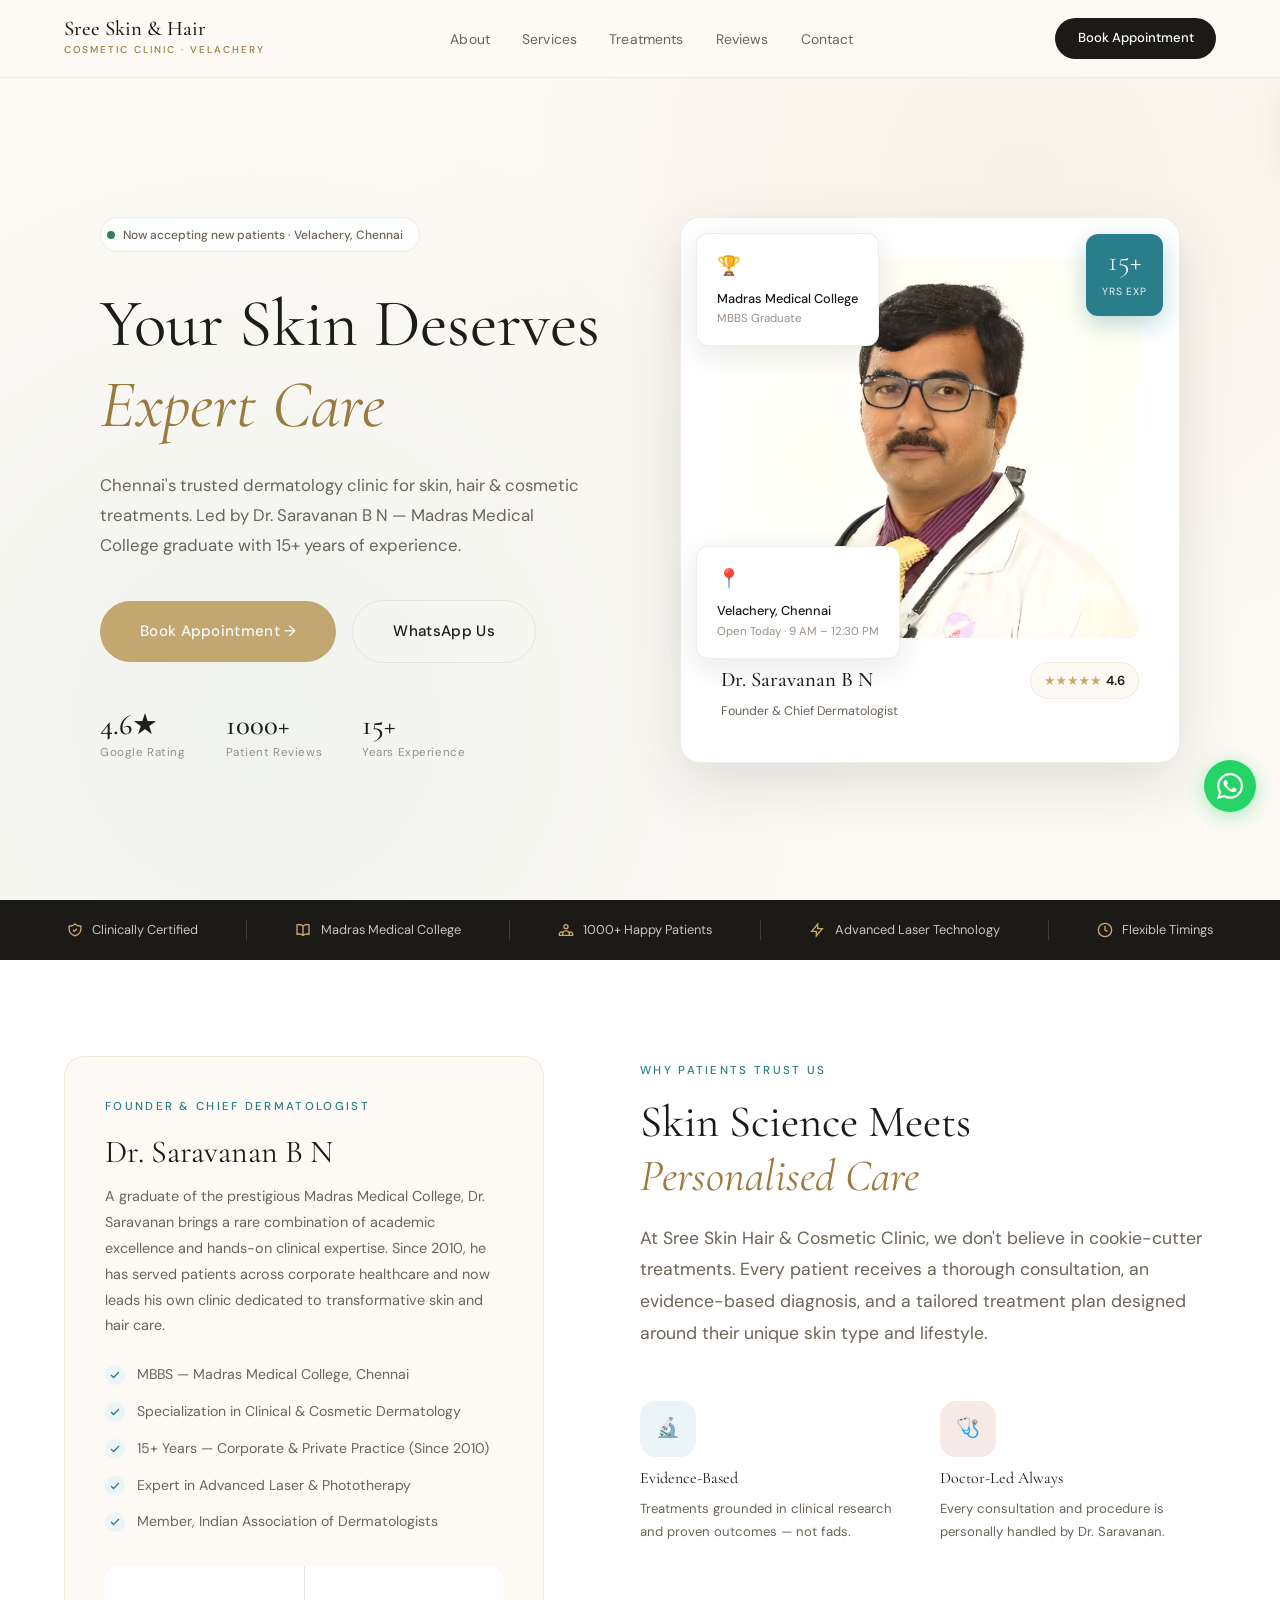
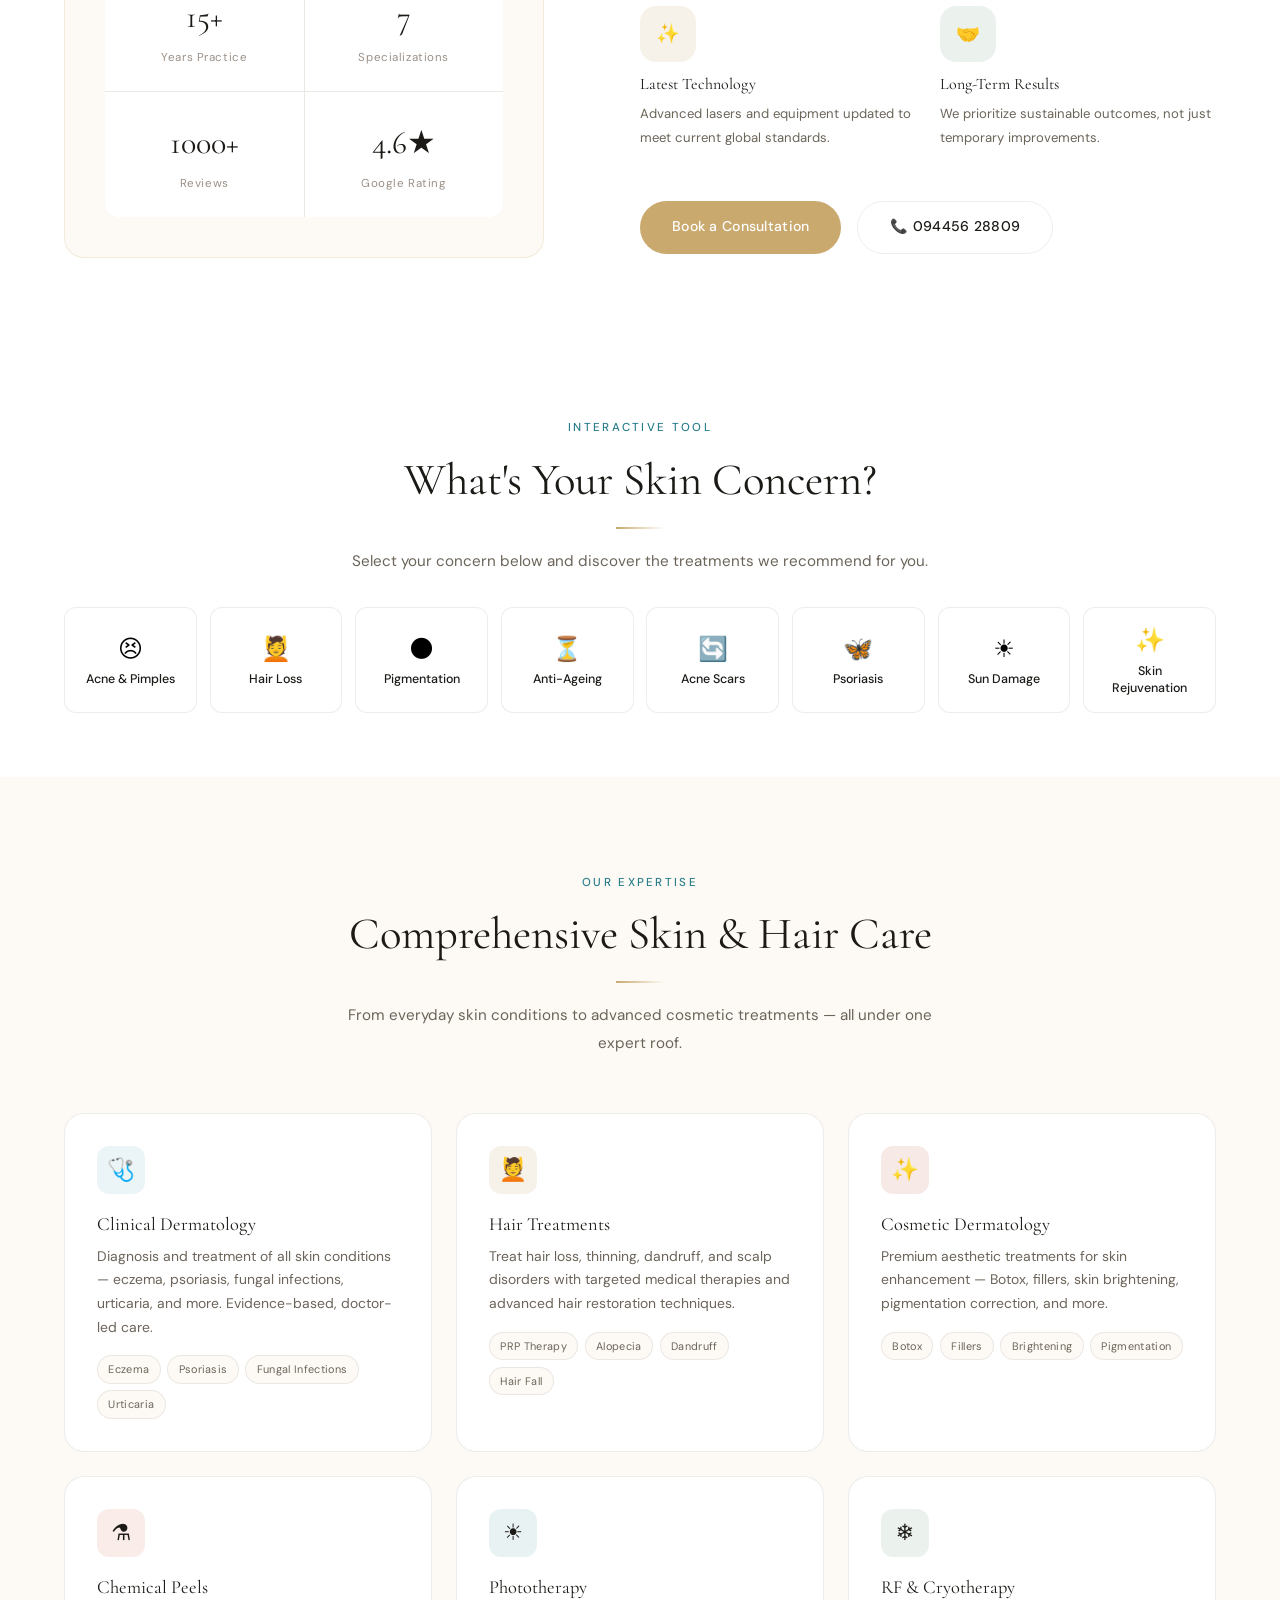
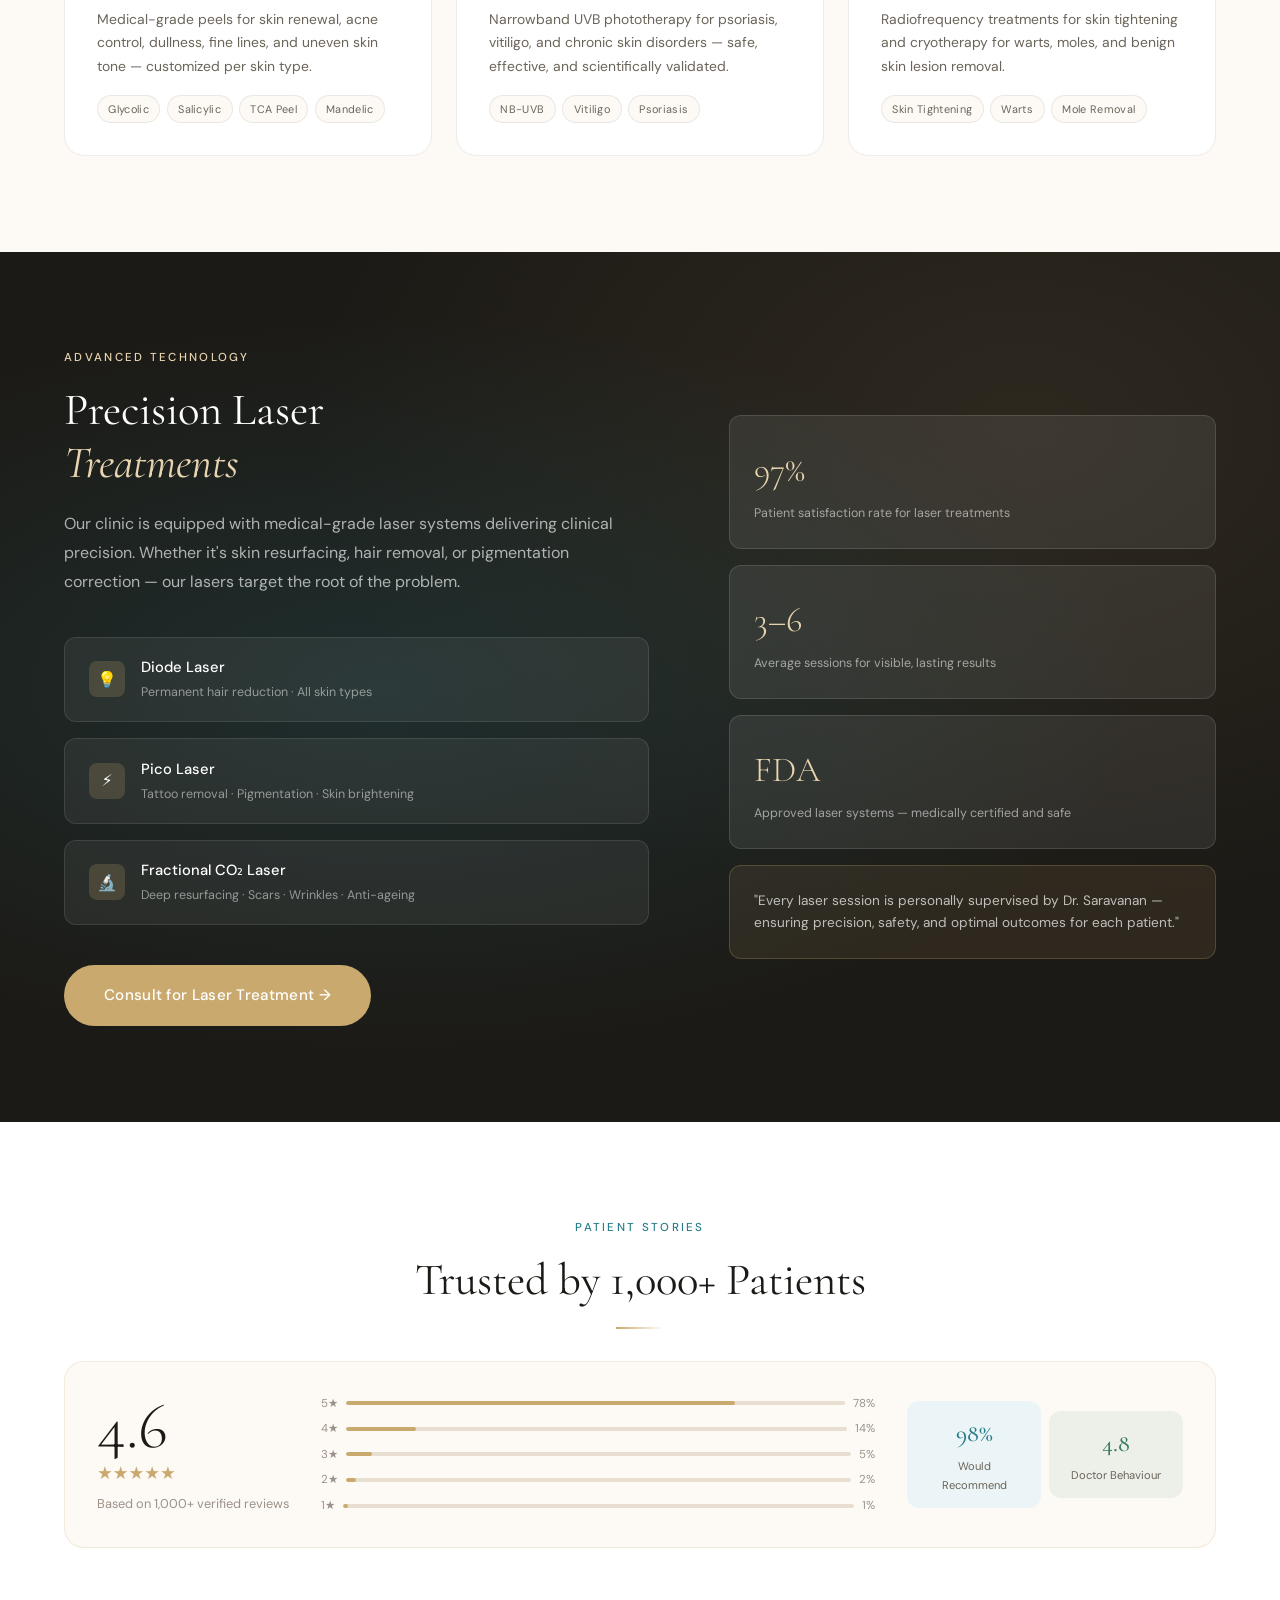
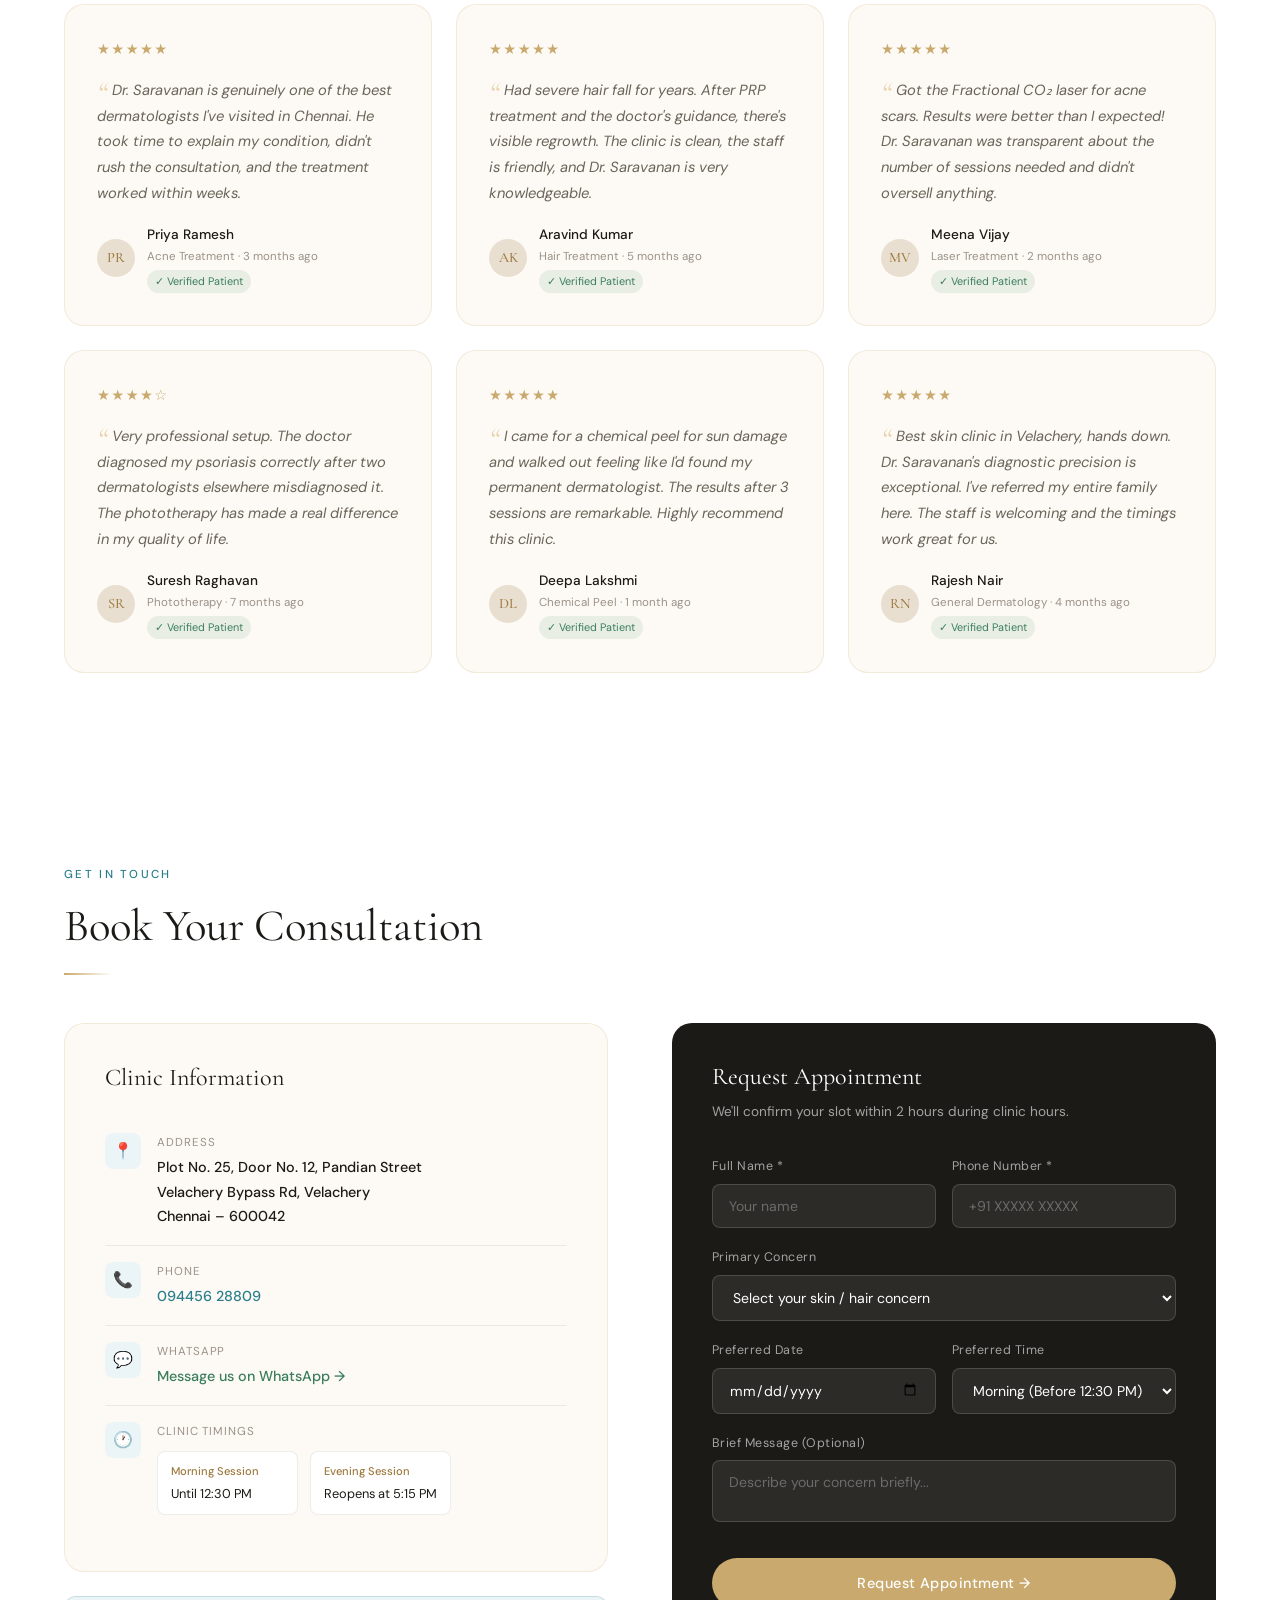
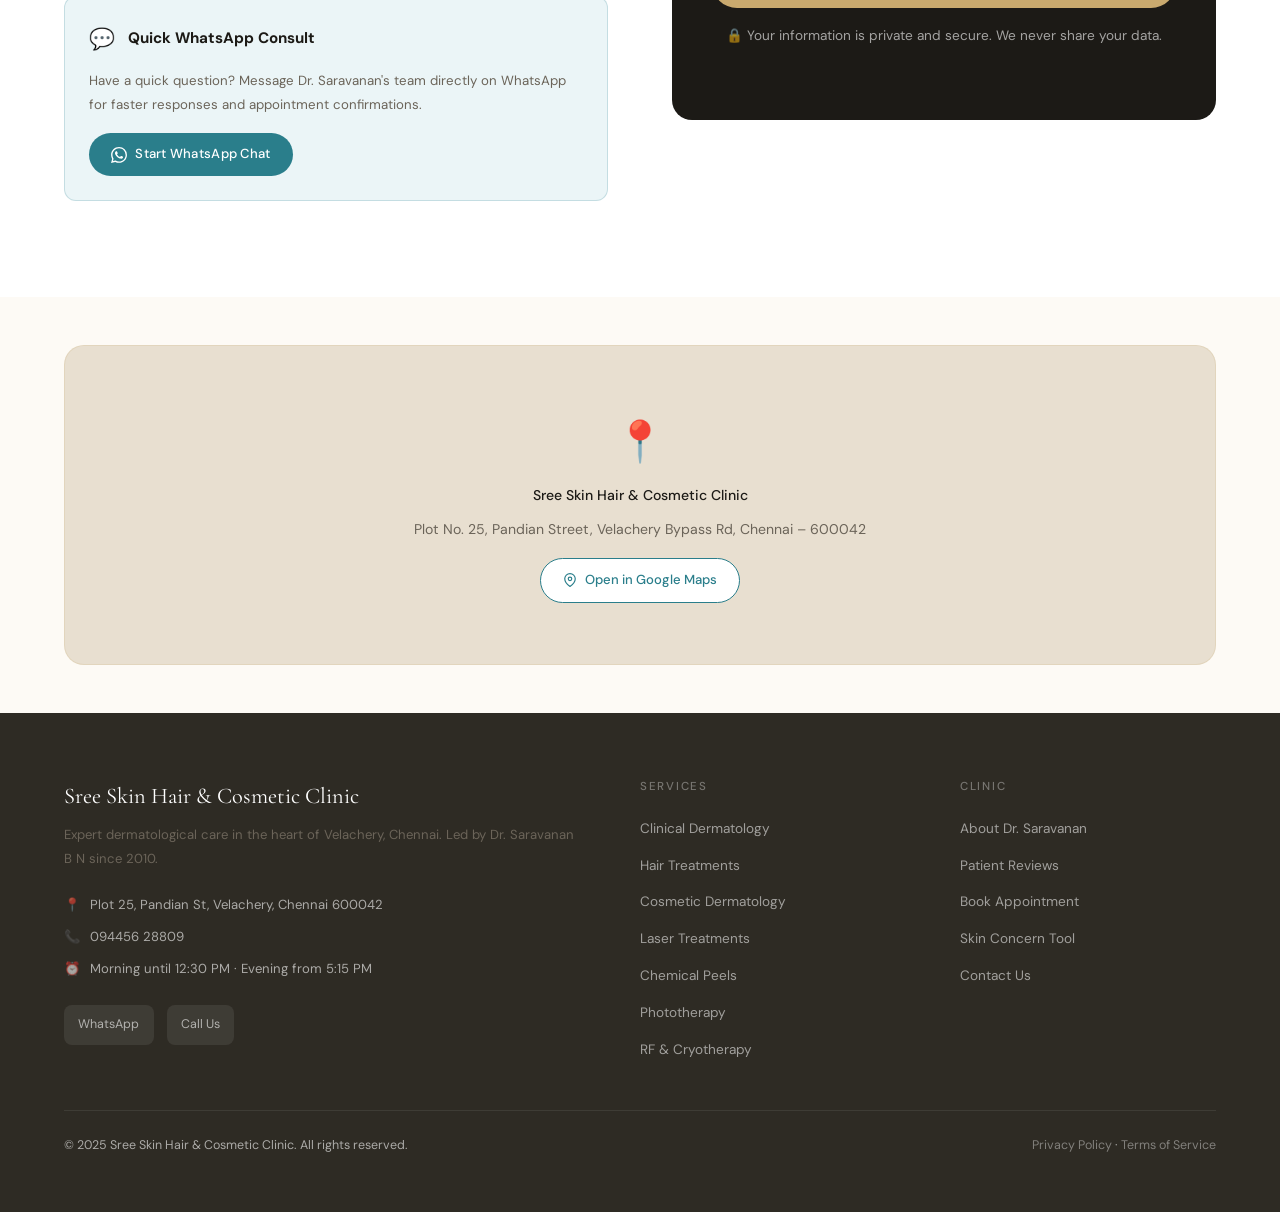
==== sree_skin_clinic.html @ a3b0a965 "Initial commit: Sree Skin Clinic website with doctor photo integration" ====
<!DOCTYPE html>
<html lang="en">
<head>
<meta charset="UTF-8">
<meta name="viewport" content="width=device-width, initial-scale=1.0">
<meta name="description" content="Sree Skin Hair & Cosmetic Clinic - Dr. Saravanan B N, Expert Dermatologist in Velachery, Chennai. Laser treatments, hair solutions, cosmetic dermatology. Book your appointment today.">
<meta name="keywords" content="dermatologist Chennai, skin clinic Velachery, hair treatment Chennai, laser skin treatment, cosmetic dermatology Chennai, Dr Saravanan dermatologist">
<title>Sree Skin Hair & Cosmetic Clinic | Dr. Saravanan B N | Velachery, Chennai</title>
<link rel="preconnect" href="https://fonts.googleapis.com">
<link href="https://fonts.googleapis.com/css2?family=Cormorant+Garamond:ital,wght@0,300;0,400;0,500;0,600;1,300;1,400&family=DM+Sans:wght@300;400;500;600&display=swap" rel="stylesheet">
<style>
  :root {
    --cream: #FDFAF5;
    --cream-2: #F5EFE6;
    --warm-white: #FFFEF9;
    --sand: #E8DFD0;
    --gold: #C9A96E;
    --gold-light: #E8D5B0;
    --gold-dark: #9E7A3F;
    --deep: #1C1A16;
    --deep-2: #2E2B24;
    --mid: #6B6459;
    --soft: #9B9188;
    --blue-teal: #2A7E8B;
    --blue-teal-light: #EBF5F7;
    --blue-teal-mid: #4AA8B8;
    --accent: #D4806A;
    --accent-light: #F7EAE6;
    --success: #3A7D5C;
    --border: rgba(201,169,110,0.2);
    --border-subtle: rgba(28,26,22,0.08);
    --shadow-sm: 0 2px 12px rgba(28,26,22,0.06);
    --shadow-md: 0 8px 32px rgba(28,26,22,0.1);
    --shadow-lg: 0 20px 60px rgba(28,26,22,0.12);
    --r: 12px;
    --r-lg: 20px;
    --serif: 'Cormorant Garamond', Georgia, serif;
    --sans: 'DM Sans', system-ui, sans-serif;
    --transition: 0.3s cubic-bezier(0.4, 0, 0.2, 1);
  }

  *, *::before, *::after { box-sizing: border-box; margin: 0; padding: 0; }
  html { scroll-behavior: smooth; }
  body { 
    font-family: var(--sans); 
    background: var(--warm-white); 
    color: var(--deep); 
    line-height: 1.7;
    overflow-x: hidden;
  }

  /* ── TYPOGRAPHY ── */
  .serif { font-family: var(--serif); }
  h1, h2, h3 { font-family: var(--serif); font-weight: 400; line-height: 1.2; }
  h1 { font-size: clamp(2.4rem, 6vw, 4.2rem); }
  h2 { font-size: clamp(1.8rem, 4vw, 2.8rem); }
  h3 { font-size: clamp(1.2rem, 2.5vw, 1.5rem); }
  p { font-size: 1rem; color: var(--mid); line-height: 1.8; }
  .label { font-size: 0.7rem; letter-spacing: 0.18em; text-transform: uppercase; font-weight: 600; color: var(--gold-dark); font-family: var(--sans); }
  .eyebrow { font-size: 0.72rem; letter-spacing: 0.2em; text-transform: uppercase; font-weight: 500; color: var(--blue-teal); margin-bottom: 1rem; display: block; }

  /* ── LAYOUT ── */
  .container { max-width: 1200px; margin: 0 auto; padding: 0 1.5rem; }
  .section { padding: 6rem 0; }
  .section-sm { padding: 4rem 0; }
  .grid-2 { display: grid; grid-template-columns: 1fr 1fr; gap: 4rem; align-items: center; }
  .grid-3 { display: grid; grid-template-columns: repeat(3, 1fr); gap: 1.5rem; }
  .grid-4 { display: grid; grid-template-columns: repeat(4, 1fr); gap: 1.5rem; }

  /* ── BUTTONS ── */
  .btn { display: inline-flex; align-items: center; gap: 0.5rem; padding: 0.85rem 2rem; border-radius: 50px; font-family: var(--sans); font-size: 0.88rem; font-weight: 500; cursor: pointer; transition: var(--transition); border: none; text-decoration: none; letter-spacing: 0.02em; }
  .btn-primary { background: var(--deep); color: white; }
  .btn-primary:hover { background: var(--deep-2); transform: translateY(-1px); box-shadow: var(--shadow-md); }
  .btn-gold { background: var(--gold); color: white; }
  .btn-gold:hover { background: var(--gold-dark); transform: translateY(-1px); box-shadow: 0 8px 24px rgba(201,169,110,0.35); }
  .btn-outline { background: transparent; color: var(--deep); border: 1.5px solid var(--border-subtle); }
  .btn-outline:hover { border-color: var(--gold); color: var(--gold-dark); background: rgba(201,169,110,0.05); }
  .btn-teal { background: var(--blue-teal); color: white; }
  .btn-teal:hover { background: #236e7a; transform: translateY(-1px); box-shadow: 0 8px 24px rgba(42,126,139,0.3); }
  .btn-lg { padding: 1.1rem 2.5rem; font-size: 0.95rem; }

  /* ── NAV ── */
  nav {
    position: fixed; top: 0; width: 100%; z-index: 1000;
    background: rgba(253,250,245,0.92);
    backdrop-filter: blur(20px);
    -webkit-backdrop-filter: blur(20px);
    border-bottom: 1px solid var(--border);
    transition: var(--transition);
  }
  nav.scrolled { box-shadow: var(--shadow-sm); }
  .nav-inner { display: flex; align-items: center; justify-content: space-between; padding: 1.1rem 1.5rem; max-width: 1200px; margin: 0 auto; }
  .nav-logo { display: flex; flex-direction: column; text-decoration: none; }
  .nav-logo-name { font-family: var(--serif); font-size: 1.3rem; font-weight: 500; color: var(--deep); line-height: 1.1; }
  .nav-logo-sub { font-size: 0.62rem; letter-spacing: 0.2em; text-transform: uppercase; color: var(--gold-dark); margin-top: 2px; font-weight: 500; }
  .nav-links { display: flex; align-items: center; gap: 2rem; list-style: none; }
  .nav-links a { text-decoration: none; color: var(--mid); font-size: 0.87rem; font-weight: 400; transition: color 0.2s; letter-spacing: 0.01em; }
  .nav-links a:hover { color: var(--deep); }
  .nav-cta { margin-left: 1rem; }
  .nav-book { background: var(--deep); color: white; padding: 0.6rem 1.4rem; border-radius: 50px; font-size: 0.82rem; font-weight: 500; text-decoration: none; transition: var(--transition); display: inline-block; }
  .nav-book:hover { background: var(--blue-teal); }
  .hamburger { display: none; flex-direction: column; gap: 5px; cursor: pointer; background: none; border: none; padding: 4px; }
  .hamburger span { display: block; width: 22px; height: 1.5px; background: var(--deep); border-radius: 2px; transition: var(--transition); }
  .mobile-menu { display: none; background: var(--cream); border-top: 1px solid var(--border); padding: 1.5rem; flex-direction: column; gap: 1rem; }
  .mobile-menu a { text-decoration: none; color: var(--deep); font-size: 0.95rem; padding: 0.5rem 0; border-bottom: 1px solid var(--border-subtle); display: block; }
  .mobile-menu .btn { margin-top: 0.5rem; text-align: center; justify-content: center; }

  /* ── HERO ── */
  .hero {
    min-height: 100vh;
    display: flex;
    align-items: center;
    background: var(--cream);
    position: relative;
    overflow: hidden;
    padding-top: 80px;
  }
  .hero-bg-pattern {
    position: absolute; inset: 0;
    background-image: 
      radial-gradient(circle at 80% 20%, rgba(201,169,110,0.08) 0%, transparent 50%),
      radial-gradient(circle at 20% 80%, rgba(42,126,139,0.06) 0%, transparent 50%);
    pointer-events: none;
  }
  .hero-grid { display: grid; grid-template-columns: 1fr 1fr; gap: 5rem; align-items: center; padding: 4rem 0; }
  .hero-badge { display: inline-flex; align-items: center; gap: 0.5rem; background: white; border: 1px solid var(--border); border-radius: 50px; padding: 0.4rem 1rem 0.4rem 0.4rem; margin-bottom: 2rem; }
  .hero-badge-dot { width: 8px; height: 8px; background: var(--success); border-radius: 50%; animation: pulse 2s infinite; }
  @keyframes pulse { 0%, 100% { opacity: 1; transform: scale(1); } 50% { opacity: 0.6; transform: scale(0.85); } }
  .hero-badge span { font-size: 0.75rem; font-weight: 500; color: var(--mid); }
  .hero-title { margin-bottom: 1.5rem; color: var(--deep); }
  .hero-title em { font-style: italic; color: var(--gold-dark); }
  .hero-sub { font-size: 1.05rem; margin-bottom: 2.5rem; color: var(--mid); max-width: 480px; }
  .hero-actions { display: flex; align-items: center; gap: 1rem; flex-wrap: wrap; margin-bottom: 3rem; }
  .hero-stats { display: flex; gap: 2.5rem; }
  .hero-stat-num { font-family: var(--serif); font-size: 1.8rem; font-weight: 500; color: var(--deep); line-height: 1; display: block; }
  .hero-stat-label { font-size: 0.72rem; color: var(--soft); margin-top: 3px; display: block; letter-spacing: 0.05em; }
  .hero-visual {
    position: relative;
    display: flex;
    justify-content: center;
    width: min(100%, 560px);
    margin: 0 auto;
  }
  .hero-card-main {
    background: white;
    border-radius: var(--r-lg);
    padding: 2.5rem;
    box-shadow: var(--shadow-lg);
    border: 1px solid var(--border-subtle);
    position: relative;
    width: min(100%, 520px);
    margin: 0 auto;
    z-index: 2;
  }
  .doctor-avatar-placeholder {
    width: 100%; aspect-ratio: 3/4; max-height: 380px;
    background: linear-gradient(145deg, var(--cream-2) 0%, var(--sand) 100%);
    border-radius: var(--r);
    display: flex;
    align-items: flex-end;
    justify-content: center;
    overflow: hidden;
    margin-bottom: 1.5rem;
    position: relative;
  }
  .doctor-silhouette {
    width: 100%;
    height: 100%;
    object-fit: cover;
    object-position: center top;
    display: block;
  }
  .doctor-silhouette-fallback {
    width: 70%;
    position: absolute;
    bottom: 0;
    display: none;
  }
  .doctor-avatar-placeholder.fallback-active .doctor-silhouette {
    display: none;
  }
  .doctor-avatar-placeholder.fallback-active .doctor-silhouette-fallback {
    display: block;
  }
  .doctor-info-row { display: flex; justify-content: space-between; align-items: flex-start; }
  .doctor-name-block .name { font-family: var(--serif); font-size: 1.3rem; font-weight: 500; color: var(--deep); }
  .doctor-name-block .title { font-size: 0.78rem; color: var(--mid); margin-top: 3px; }
  .rating-pill { background: var(--cream); border: 1px solid var(--border); border-radius: 50px; padding: 0.4rem 0.8rem; display: flex; align-items: center; gap: 0.3rem; }
  .rating-pill .stars { color: var(--gold); font-size: 0.8rem; }
  .rating-pill .score { font-weight: 600; font-size: 0.82rem; color: var(--deep); }
  .hero-float-card {
    position: absolute;
    background: white;
    border-radius: var(--r);
    padding: 1rem 1.25rem;
    box-shadow: var(--shadow-md);
    border: 1px solid var(--border-subtle);
    font-size: 0.8rem;
    z-index: 3;
  }
  .hero-float-1 { top: 1rem; left: 1rem; }
  .hero-float-2 { bottom: 6.5rem; left: 1rem; }
  .float-icon { font-size: 1.2rem; margin-bottom: 0.3rem; }
  .float-label { font-weight: 500; color: var(--deep); font-size: 0.8rem; }
  .float-sub { color: var(--soft); font-size: 0.72rem; }
  .experience-badge {
    position: absolute;
    top: 1rem; right: 1rem;
    background: var(--blue-teal);
    color: white;
    padding: 0.8rem 1rem;
    border-radius: var(--r);
    text-align: center;
    box-shadow: 0 8px 24px rgba(42,126,139,0.3);
    z-index: 4;
  }
  .experience-badge .num { font-family: var(--serif); font-size: 1.8rem; font-weight: 300; line-height: 1; display: block; }
  .experience-badge .txt { font-size: 0.65rem; letter-spacing: 0.08em; opacity: 0.9; }

  /* ── TRUST BAR ── */
  .trust-bar { background: var(--deep); padding: 1.2rem 0; }
  .trust-inner { display: flex; align-items: center; justify-content: center; gap: 3rem; flex-wrap: wrap; }
  .trust-item { display: flex; align-items: center; gap: 0.6rem; color: rgba(255,255,255,0.75); font-size: 0.8rem; }
  .trust-item .icon { width: 16px; height: 16px; color: var(--gold); flex-shrink: 0; }
  .trust-divider { width: 1px; height: 20px; background: rgba(255,255,255,0.15); }

  /* ── ABOUT ── */
  .about-section { background: white; }
  .about-grid { display: grid; grid-template-columns: 1fr 1.2fr; gap: 6rem; align-items: center; }
  .about-visual { position: relative; }
  .about-card {
    background: var(--cream);
    border-radius: var(--r-lg);
    padding: 2.5rem;
    border: 1px solid var(--border);
  }
  .credential-list { list-style: none; margin-top: 1.5rem; display: flex; flex-direction: column; gap: 0.8rem; }
  .credential-list li { display: flex; align-items: flex-start; gap: 0.75rem; font-size: 0.88rem; color: var(--mid); }
  .cred-icon { width: 20px; height: 20px; background: var(--blue-teal-light); border-radius: 50%; display: flex; align-items: center; justify-content: center; flex-shrink: 0; margin-top: 2px; }
  .stat-grid { display: grid; grid-template-columns: 1fr 1fr; gap: 1px; background: var(--border-subtle); border-radius: var(--r); overflow: hidden; margin-top: 2rem; }
  .stat-box { background: white; padding: 1.5rem; text-align: center; }
  .stat-box .num { font-family: var(--serif); font-size: 2rem; font-weight: 400; color: var(--deep); display: block; }
  .stat-box .lbl { font-size: 0.72rem; color: var(--soft); letter-spacing: 0.05em; margin-top: 3px; display: block; }
  .about-content .subtitle { font-size: 1.1rem; color: var(--mid); margin: 1.2rem 0 2rem; line-height: 1.8; }

  /* ── SERVICES ── */
  .services-section { background: var(--cream); }
  .services-grid { display: grid; grid-template-columns: repeat(auto-fit, minmax(300px, 1fr)); gap: 1.5rem; margin-top: 3.5rem; }
  .service-card {
    background: white;
    border-radius: var(--r-lg);
    padding: 2rem;
    border: 1px solid var(--border-subtle);
    transition: var(--transition);
    cursor: default;
    position: relative;
    overflow: hidden;
  }
  .service-card::before {
    content: '';
    position: absolute;
    top: 0; left: 0; right: 0;
    height: 3px;
    background: linear-gradient(90deg, var(--gold), var(--blue-teal-mid));
    transform: scaleX(0);
    transform-origin: left;
    transition: transform 0.4s ease;
  }
  .service-card:hover { transform: translateY(-4px); box-shadow: var(--shadow-md); }
  .service-card:hover::before { transform: scaleX(1); }
  .service-icon { width: 48px; height: 48px; border-radius: var(--r); display: flex; align-items: center; justify-content: center; margin-bottom: 1.2rem; font-size: 1.4rem; }
  .service-card h3 { font-size: 1.15rem; margin-bottom: 0.6rem; color: var(--deep); }
  .service-card p { font-size: 0.87rem; line-height: 1.7; }
  .service-tags { display: flex; flex-wrap: wrap; gap: 0.4rem; margin-top: 1rem; }
  .tag { font-size: 0.68rem; background: var(--cream); color: var(--mid); padding: 0.25rem 0.65rem; border-radius: 50px; border: 1px solid var(--border-subtle); letter-spacing: 0.03em; }

  /* ── LASER / FEATURED ── */
  .laser-section { background: var(--deep); color: white; position: relative; overflow: hidden; }
  .laser-bg { position: absolute; inset: 0; background: radial-gradient(ellipse at 30% 50%, rgba(42,126,139,0.2) 0%, transparent 60%), radial-gradient(ellipse at 80% 20%, rgba(201,169,110,0.1) 0%, transparent 50%); pointer-events: none; }
  .laser-grid { display: grid; grid-template-columns: 1.2fr 1fr; gap: 5rem; align-items: center; position: relative; }
  .laser-content h2 { color: white; }
  .laser-content .eyebrow { color: var(--gold-light); }
  .laser-content p { color: rgba(255,255,255,0.65); margin: 1.2rem 0 2.5rem; font-size: 1rem; }
  .laser-items { display: flex; flex-direction: column; gap: 1rem; }
  .laser-item { display: flex; align-items: center; gap: 1rem; padding: 1.1rem 1.5rem; background: rgba(255,255,255,0.06); border-radius: var(--r); border: 1px solid rgba(255,255,255,0.1); transition: var(--transition); }
  .laser-item:hover { background: rgba(255,255,255,0.1); border-color: rgba(201,169,110,0.3); }
  .laser-item-icon { width: 36px; height: 36px; background: rgba(201,169,110,0.2); border-radius: 8px; display: flex; align-items: center; justify-content: center; font-size: 1rem; flex-shrink: 0; }
  .laser-item-text .name { font-size: 0.92rem; font-weight: 500; color: white; }
  .laser-item-text .desc { font-size: 0.78rem; color: rgba(255,255,255,0.5); margin-top: 2px; }
  .laser-visual-cards { display: flex; flex-direction: column; gap: 1rem; }
  .laser-info-card { background: rgba(255,255,255,0.08); border: 1px solid rgba(255,255,255,0.12); border-radius: var(--r); padding: 1.5rem; }
  .laser-info-card .num { font-family: var(--serif); font-size: 2.2rem; font-weight: 300; color: var(--gold-light); }
  .laser-info-card .lbl { font-size: 0.78rem; color: rgba(255,255,255,0.55); margin-top: 3px; }

  /* ── TESTIMONIALS ── */
  .testimonials-section { background: white; }
  .testimonials-grid { display: grid; grid-template-columns: repeat(auto-fit, minmax(280px, 1fr)); gap: 1.5rem; margin-top: 3.5rem; }
  .testimonial-card {
    background: var(--cream);
    border-radius: var(--r-lg);
    padding: 2rem;
    border: 1px solid var(--border);
    transition: var(--transition);
    display: flex;
    flex-direction: column;
    gap: 1rem;
  }
  .testimonial-card:hover { transform: translateY(-3px); box-shadow: var(--shadow-md); }
  .t-stars { color: var(--gold); font-size: 0.9rem; letter-spacing: 0.1em; }
  .t-text { font-size: 0.92rem; color: var(--mid); line-height: 1.75; font-style: italic; flex: 1; }
  .t-text::before { content: '\201C'; font-family: var(--serif); font-size: 2rem; color: var(--gold-light); line-height: 0; vertical-align: -0.5rem; margin-right: 4px; }
  .t-author { display: flex; align-items: center; gap: 0.75rem; margin-top: auto; }
  .t-avatar { width: 38px; height: 38px; border-radius: 50%; background: var(--sand); display: flex; align-items: center; justify-content: center; font-family: var(--serif); font-weight: 500; color: var(--gold-dark); font-size: 0.9rem; flex-shrink: 0; }
  .t-name { font-weight: 500; font-size: 0.85rem; color: var(--deep); }
  .t-detail { font-size: 0.72rem; color: var(--soft); margin-top: 1px; }
  .t-verified { font-size: 0.68rem; color: var(--success); background: rgba(58,125,92,0.1); padding: 2px 8px; border-radius: 50px; display: inline-block; margin-top: 3px; }
  .overall-rating { display: flex; align-items: center; gap: 2rem; padding: 2rem; background: var(--cream); border-radius: var(--r-lg); border: 1px solid var(--border); margin-bottom: 2.5rem; }
  .rating-big { font-family: var(--serif); font-size: 4rem; font-weight: 300; color: var(--deep); line-height: 1; }
  .rating-detail .stars { color: var(--gold); font-size: 1.1rem; }
  .rating-detail .count { font-size: 0.8rem; color: var(--soft); margin-top: 4px; }
  .rating-bars { flex: 1; display: flex; flex-direction: column; gap: 6px; }
  .rating-bar-row { display: flex; align-items: center; gap: 8px; font-size: 0.72rem; color: var(--soft); }
  .bar-track { flex: 1; height: 4px; background: var(--sand); border-radius: 2px; overflow: hidden; }
  .bar-fill { height: 100%; background: var(--gold); border-radius: 2px; }

  /* ── WHY US ── */
  .why-section { background: var(--cream); }
  .why-grid { display: grid; grid-template-columns: repeat(auto-fit, minmax(220px, 1fr)); gap: 1.5rem; margin-top: 3rem; }
  .why-card { text-align: center; padding: 2rem 1.5rem; }
  .why-icon { width: 56px; height: 56px; margin: 0 auto 1.2rem; border-radius: 16px; display: flex; align-items: center; justify-content: center; font-size: 1.5rem; }
  .why-card h3 { font-size: 1.05rem; margin-bottom: 0.5rem; color: var(--deep); }
  .why-card p { font-size: 0.82rem; }

  /* ── CONTACT / BOOKING ── */
  .contact-section { background: white; }
  .contact-grid { display: grid; grid-template-columns: 1fr 1fr; gap: 4rem; align-items: start; }
  .contact-card { background: var(--cream); border-radius: var(--r-lg); padding: 2.5rem; border: 1px solid var(--border); }
  .contact-card h3 { font-size: 1.5rem; margin-bottom: 1.5rem; color: var(--deep); }
  .info-row { display: flex; align-items: flex-start; gap: 1rem; padding: 1rem 0; border-bottom: 1px solid var(--border-subtle); }
  .info-row:last-child { border-bottom: none; }
  .info-icon { width: 36px; height: 36px; background: var(--blue-teal-light); border-radius: 8px; display: flex; align-items: center; justify-content: center; flex-shrink: 0; font-size: 1rem; }
  .info-label { font-size: 0.72rem; color: var(--soft); text-transform: uppercase; letter-spacing: 0.08em; margin-bottom: 3px; }
  .info-value { font-size: 0.9rem; color: var(--deep); font-weight: 500; }
  .info-value a { color: var(--blue-teal); text-decoration: none; }
  .timings-grid { display: grid; grid-template-columns: 1fr 1fr; gap: 0.8rem; margin-top: 0.5rem; }
  .timing-slot { background: white; border: 1px solid var(--border-subtle); border-radius: 8px; padding: 0.6rem 0.8rem; font-size: 0.8rem; }
  .timing-slot .period { color: var(--gold-dark); font-weight: 500; font-size: 0.7rem; margin-bottom: 2px; display: block; }
  .booking-form { background: var(--deep); border-radius: var(--r-lg); padding: 2.5rem; }
  .booking-form h3 { color: white; font-size: 1.5rem; margin-bottom: 0.5rem; }
  .booking-form p { color: rgba(255,255,255,0.6); font-size: 0.85rem; margin-bottom: 2rem; }
  .form-group { margin-bottom: 1.2rem; }
  .form-group label { display: block; font-size: 0.78rem; color: rgba(255,255,255,0.6); margin-bottom: 0.4rem; letter-spacing: 0.04em; }
  .form-group input, .form-group select, .form-group textarea {
    width: 100%; background: rgba(255,255,255,0.08); border: 1px solid rgba(255,255,255,0.15);
    border-radius: 8px; padding: 0.75rem 1rem; color: white; font-family: var(--sans); font-size: 0.88rem;
    transition: border-color 0.2s; outline: none;
  }
  .form-group input::placeholder, .form-group textarea::placeholder { color: rgba(255,255,255,0.3); }
  .form-group input:focus, .form-group select:focus, .form-group textarea:focus { border-color: var(--gold); }
  .form-group select option { background: var(--deep); }
  .form-row { display: grid; grid-template-columns: 1fr 1fr; gap: 1rem; }
  .form-submit { width: 100%; padding: 1rem; background: var(--gold); color: white; border: none; border-radius: 50px; font-family: var(--sans); font-size: 0.9rem; font-weight: 500; cursor: pointer; transition: var(--transition); letter-spacing: 0.03em; margin-top: 0.5rem; }
  .form-submit:hover { background: var(--gold-dark); transform: translateY(-1px); }
  .form-note { text-align: center; color: rgba(255,255,255,0.4); font-size: 0.72rem; margin-top: 1rem; }

  /* ── STICKY CTA ── */
  .sticky-cta {
    position: fixed; bottom: 0; left: 0; right: 0; z-index: 999;
    display: flex; align-items: center; justify-content: center; gap: 0.75rem;
    padding: 0.9rem 1.5rem;
    background: white;
    border-top: 1px solid var(--border-subtle);
    box-shadow: 0 -4px 24px rgba(28,26,22,0.1);
    display: none;
  }
  .sticky-cta.visible { display: flex; }
  .sticky-btn { flex: 1; max-width: 180px; display: flex; align-items: center; justify-content: center; gap: 0.5rem; padding: 0.8rem 1rem; border-radius: 50px; font-size: 0.82rem; font-weight: 500; text-decoration: none; cursor: pointer; border: none; transition: var(--transition); font-family: var(--sans); }
  .sticky-call { background: var(--deep); color: white; }
  .sticky-whatsapp { background: #25D366; color: white; }
  .sticky-book { background: var(--gold); color: white; }
  .sticky-btn:hover { opacity: 0.9; transform: translateY(-1px); }

  /* ── MAP PLACEHOLDER ── */
  .map-section { background: var(--cream); padding: 3rem 0; }
  .map-container { border-radius: var(--r-lg); overflow: hidden; border: 1px solid var(--border); height: 320px; position: relative; background: var(--sand); display: flex; align-items: center; justify-content: center; }
  .map-overlay { text-align: center; }
  .map-overlay p { color: var(--mid); margin-top: 0.5rem; font-size: 0.88rem; }
  .map-btn { display: inline-flex; align-items: center; gap: 0.5rem; margin-top: 1rem; padding: 0.65rem 1.4rem; background: white; border-radius: 50px; font-size: 0.82rem; font-weight: 500; color: var(--blue-teal); border: 1px solid var(--blue-teal); text-decoration: none; transition: var(--transition); }
  .map-btn:hover { background: var(--blue-teal); color: white; }

  /* ── FOOTER ── */
  footer { background: var(--deep-2); color: rgba(255,255,255,0.6); }
  .footer-main { padding: 4rem 0 2rem; }
  .footer-grid { display: grid; grid-template-columns: 2fr 1fr 1fr; gap: 4rem; margin-bottom: 3rem; }
  .footer-logo-name { font-family: var(--serif); font-size: 1.4rem; color: white; }
  .footer-tagline { font-size: 0.82rem; margin-top: 0.5rem; margin-bottom: 1.5rem; }
  .footer-contact-item { display: flex; align-items: center; gap: 0.6rem; font-size: 0.82rem; margin-bottom: 0.6rem; }
  .footer-contact-item a { color: rgba(255,255,255,0.6); text-decoration: none; }
  .footer-contact-item a:hover { color: var(--gold-light); }
  .footer-heading { font-size: 0.72rem; letter-spacing: 0.15em; text-transform: uppercase; color: rgba(255,255,255,0.35); margin-bottom: 1rem; font-weight: 500; }
  .footer-links { list-style: none; display: flex; flex-direction: column; gap: 0.6rem; }
  .footer-links a { color: rgba(255,255,255,0.55); text-decoration: none; font-size: 0.85rem; transition: color 0.2s; }
  .footer-links a:hover { color: var(--gold-light); }
  .footer-bottom { border-top: 1px solid rgba(255,255,255,0.08); padding: 1.5rem 0; display: flex; justify-content: space-between; align-items: center; font-size: 0.78rem; }
  .footer-bottom a { color: rgba(255,255,255,0.4); text-decoration: none; }

  /* ── SECTION HEADER ── */
  .section-header { text-align: center; max-width: 600px; margin: 0 auto 1rem; }
  .section-header h2 { margin-top: 0.5rem; margin-bottom: 1rem; }
  .section-header p { font-size: 0.95rem; }
  .divider { width: 48px; height: 2px; background: linear-gradient(90deg, var(--gold), transparent); margin: 1.2rem auto; }

  /* ── BEFORE/AFTER SLIDER ── */
  .ba-section { background: var(--cream); }
  .ba-container { position: relative; border-radius: var(--r-lg); overflow: hidden; border: 1px solid var(--border); max-width: 700px; margin: 2rem auto 0; cursor: col-resize; }
  .ba-container img { display: block; width: 100%; height: 350px; object-fit: cover; }
  .ba-before { position: absolute; inset: 0; overflow: hidden; }
  .ba-before-img { width: 100%; height: 350px; object-fit: cover; }
  .ba-divider-line { position: absolute; top: 0; bottom: 0; width: 2px; background: white; z-index: 3; pointer-events: none; }
  .ba-handle { position: absolute; top: 50%; transform: translateY(-50%); width: 40px; height: 40px; background: white; border-radius: 50%; box-shadow: 0 4px 16px rgba(0,0,0,0.3); z-index: 4; display: flex; align-items: center; justify-content: center; pointer-events: none; }
  .ba-labels { position: absolute; bottom: 1rem; left: 0; right: 0; display: flex; justify-content: space-between; padding: 0 1rem; z-index: 5; pointer-events: none; }
  .ba-label { background: rgba(0,0,0,0.6); color: white; font-size: 0.72rem; font-weight: 600; padding: 0.3rem 0.8rem; border-radius: 50px; letter-spacing: 0.08em; text-transform: uppercase; }
  .ba-note { text-align: center; font-size: 0.78rem; color: var(--soft); margin-top: 0.8rem; }

  /* ── SKIN SELECTOR ── */
  .skin-selector { background: white; }
  .concern-grid { display: grid; grid-template-columns: repeat(auto-fit, minmax(130px, 1fr)); gap: 0.8rem; margin-top: 2rem; }
  .concern-btn { padding: 1rem; border: 1.5px solid var(--border-subtle); border-radius: var(--r); background: white; cursor: pointer; transition: var(--transition); text-align: center; font-family: var(--sans); }
  .concern-btn:hover, .concern-btn.active { border-color: var(--blue-teal); background: var(--blue-teal-light); }
  .concern-btn .icon { font-size: 1.5rem; margin-bottom: 0.4rem; display: block; }
  .concern-btn .name { font-size: 0.78rem; font-weight: 500; color: var(--deep); }
  .concern-result { margin-top: 2rem; padding: 1.5rem; background: var(--blue-teal-light); border-radius: var(--r); border: 1px solid rgba(42,126,139,0.2); display: none; }
  .concern-result.show { display: block; }
  .concern-result h4 { font-family: var(--serif); font-size: 1.2rem; color: var(--deep); margin-bottom: 0.5rem; }
  .concern-result p { font-size: 0.88rem; }
  .concern-result .treatments { display: flex; flex-wrap: wrap; gap: 0.4rem; margin-top: 0.8rem; }
  .concern-result .treatment-tag { font-size: 0.75rem; background: white; color: var(--blue-teal); padding: 0.3rem 0.8rem; border-radius: 50px; border: 1px solid rgba(42,126,139,0.3); font-weight: 500; }

  /* ── ANIMATIONS ── */
  .fade-up { opacity: 0; transform: translateY(24px); transition: opacity 0.6s ease, transform 0.6s ease; }
  .fade-up.visible { opacity: 1; transform: translateY(0); }
  .fade-up-delay-1 { transition-delay: 0.1s; }
  .fade-up-delay-2 { transition-delay: 0.2s; }
  .fade-up-delay-3 { transition-delay: 0.3s; }

  /* ── WHATSAPP FLOAT ── */
  .whatsapp-float {
    position: fixed; bottom: 5.5rem; right: 1.5rem; z-index: 998;
    width: 52px; height: 52px;
    background: #25D366;
    border-radius: 50%;
    display: flex; align-items: center; justify-content: center;
    box-shadow: 0 4px 20px rgba(37,211,102,0.4);
    text-decoration: none;
    transition: var(--transition);
    animation: float 3s ease-in-out infinite;
  }
  .whatsapp-float:hover { transform: scale(1.1); box-shadow: 0 6px 28px rgba(37,211,102,0.5); }
  @keyframes float { 0%, 100% { transform: translateY(0); } 50% { transform: translateY(-5px); } }
  .whatsapp-float svg { width: 26px; height: 26px; fill: white; }
  .wa-tooltip { position: absolute; right: 60px; white-space: nowrap; background: var(--deep); color: white; font-size: 0.72rem; padding: 0.35rem 0.8rem; border-radius: 50px; opacity: 0; pointer-events: none; transition: opacity 0.2s; }
  .whatsapp-float:hover .wa-tooltip { opacity: 1; }

  /* ── RESPONSIVE ── */
  @media (max-width: 900px) {
    .hero-grid { grid-template-columns: 1fr; gap: 3rem; padding: 2rem 0; }
    .hero-visual { order: -1; }
    .hero-float-1, .hero-float-2 { display: none; }
    .experience-badge { top: 0.5rem; right: 0.5rem; }
    .about-grid { grid-template-columns: 1fr; gap: 3rem; }
    .laser-grid { grid-template-columns: 1fr; gap: 3rem; }
    .contact-grid { grid-template-columns: 1fr; gap: 2.5rem; }
    .footer-grid { grid-template-columns: 1fr 1fr; gap: 2.5rem; }
    .grid-2 { grid-template-columns: 1fr; gap: 2rem; }
    .sticky-cta { display: flex !important; }
    body { padding-bottom: 70px; }
    nav { display: block; }
    .nav-links, .nav-cta { display: none; }
    .hamburger { display: flex; }
    .section { padding: 4rem 0; }
    .hero { min-height: auto; padding-top: 100px; padding-bottom: 2rem; }
    .overall-rating { flex-wrap: wrap; gap: 1rem; }
  }
  @media (max-width: 600px) {
    .hero-stats { gap: 1.5rem; }
    .trust-inner { gap: 1.2rem; }
    .trust-divider { display: none; }
    .footer-grid { grid-template-columns: 1fr; gap: 2rem; }
    .form-row { grid-template-columns: 1fr; }
    .concern-grid { grid-template-columns: repeat(3, 1fr); }
    .grid-3 { grid-template-columns: 1fr; }
    .grid-4 { grid-template-columns: repeat(2, 1fr); }
    .section-header { text-align: left; margin: 0; }
    .divider { margin: 1rem 0; }
    .footer-bottom { flex-direction: column; gap: 0.5rem; text-align: center; }
  }

  /* Notification toast */
  .toast { position: fixed; top: 5rem; right: 1.5rem; z-index: 2000; background: var(--success); color: white; padding: 1rem 1.5rem; border-radius: var(--r); box-shadow: var(--shadow-md); font-size: 0.88rem; transform: translateX(110%); transition: transform 0.4s cubic-bezier(0.4,0,0.2,1); max-width: 280px; }
  .toast.show { transform: translateX(0); }
</style>
</head>
<body>

<!-- ── NAVIGATION ── -->
<nav id="navbar">
  <div class="nav-inner">
    <a href="#home" class="nav-logo">
      <span class="nav-logo-name">Sree Skin & Hair</span>
      <span class="nav-logo-sub">Cosmetic Clinic · Velachery</span>
    </a>
    <ul class="nav-links">
      <li><a href="#about">About</a></li>
      <li><a href="#services">Services</a></li>
      <li><a href="#treatments">Treatments</a></li>
      <li><a href="#testimonials">Reviews</a></li>
      <li><a href="#contact">Contact</a></li>
    </ul>
    <div class="nav-cta">
      <a href="#contact" class="nav-book">Book Appointment</a>
    </div>
    <button class="hamburger" id="hamburger" aria-label="Menu">
      <span></span><span></span><span></span>
    </button>
  </div>
  <div class="mobile-menu" id="mobileMenu">
    <a href="#about">About Dr. Saravanan</a>
    <a href="#services">Services</a>
    <a href="#treatments">Laser Treatments</a>
    <a href="#testimonials">Patient Reviews</a>
    <a href="#contact">Contact & Location</a>
    <a href="tel:+919445628809" class="btn btn-outline" style="text-align:center;justify-content:center;">📞 Call Now</a>
    <a href="#contact" class="btn btn-gold">Book Appointment</a>
  </div>
</nav>

<!-- ── HERO ── -->
<section class="hero" id="home">
  <div class="hero-bg-pattern"></div>
  <div class="container">
    <div class="hero-grid">
      <div class="hero-content">
        <div class="hero-badge">
          <span class="hero-badge-dot"></span>
          <span>Now accepting new patients · Velachery, Chennai</span>
        </div>
        <h1 class="hero-title">
          Your Skin Deserves<br>
          <em>Expert Care</em>
        </h1>
        <p class="hero-sub">
          Chennai's trusted dermatology clinic for skin, hair & cosmetic treatments. Led by Dr. Saravanan B N — Madras Medical College graduate with 15+ years of experience.
        </p>
        <div class="hero-actions">
          <a href="#contact" class="btn btn-gold btn-lg">Book Appointment →</a>
          <a href="https://wa.me/919445628809?text=Hello%2C%20I%20would%20like%20to%20book%20an%20appointment" target="_blank" class="btn btn-outline btn-lg">WhatsApp Us</a>
        </div>
        <div class="hero-stats">
          <div>
            <span class="hero-stat-num">4.6★</span>
            <span class="hero-stat-label">Google Rating</span>
          </div>
          <div>
            <span class="hero-stat-num">1000+</span>
            <span class="hero-stat-label">Patient Reviews</span>
          </div>
          <div>
            <span class="hero-stat-num">15+</span>
            <span class="hero-stat-label">Years Experience</span>
          </div>
        </div>
      </div>

      <div class="hero-visual">
        <div class="hero-float-card hero-float-1">
          <div class="float-icon">🏆</div>
          <div class="float-label">Madras Medical College</div>
          <div class="float-sub">MBBS Graduate</div>
        </div>
        <div class="hero-card-main">
          <div class="experience-badge">
            <span class="num">15+</span>
            <span class="txt">YRS EXP</span>
          </div>
          <div class="doctor-avatar-placeholder">
            <img src="doctor-photo.jpg" class="doctor-silhouette" alt="Portrait of Dr. Saravanan B N" onerror="this.closest('.doctor-avatar-placeholder').classList.add('fallback-active')">
            <svg viewBox="0 0 200 300" class="doctor-silhouette-fallback" fill="none" xmlns="http://www.w3.org/2000/svg" aria-hidden="true">
              <ellipse cx="100" cy="65" rx="38" ry="42" fill="#C9A96E" opacity="0.35"/>
              <rect x="52" y="105" width="96" height="130" rx="24" fill="#C9A96E" opacity="0.25"/>
              <rect x="80" y="100" width="40" height="20" rx="6" fill="#9E7A3F" opacity="0.3"/>
              <rect x="68" y="135" width="64" height="8" rx="4" fill="#2A7E8B" opacity="0.3"/>
              <circle cx="100" cy="170" r="16" fill="#2A7E8B" opacity="0.15"/>
              <rect x="94" y="158" width="12" height="24" rx="2" fill="#2A7E8B" opacity="0.4"/>
              <rect x="88" y="164" width="24" height="12" rx="2" fill="#2A7E8B" opacity="0.4"/>
            </svg>
          </div>
          <div class="doctor-info-row">
            <div class="doctor-name-block">
              <div class="name">Dr. Saravanan B N</div>
              <div class="title">Founder & Chief Dermatologist</div>
            </div>
            <div class="rating-pill">
              <span class="stars">★★★★★</span>
              <span class="score">4.6</span>
            </div>
          </div>
        </div>
        <div class="hero-float-card hero-float-2">
          <div class="float-icon">📍</div>
          <div class="float-label">Velachery, Chennai</div>
          <div class="float-sub">Open Today · 9 AM – 12:30 PM</div>
        </div>
      </div>
    </div>
  </div>
</section>

<!-- ── TRUST BAR ── -->
<div class="trust-bar">
  <div class="container">
    <div class="trust-inner">
      <div class="trust-item">
        <svg class="icon" viewBox="0 0 24 24" fill="none" stroke="currentColor" stroke-width="2"><path d="M9 12l2 2 4-4m5.618-4.016A11.955 11.955 0 0112 2.944a11.955 11.955 0 01-8.618 3.04A12.02 12.02 0 003 9c0 5.591 3.824 10.29 9 11.622 5.176-1.332 9-6.03 9-11.622 0-1.042-.133-2.052-.382-3.016z"/></svg>
        Clinically Certified
      </div>
      <div class="trust-divider"></div>
      <div class="trust-item">
        <svg class="icon" viewBox="0 0 24 24" fill="none" stroke="currentColor" stroke-width="2"><path d="M12 6.042A8.967 8.967 0 006 3.75c-1.052 0-2.062.18-3 .512v14.25A8.987 8.987 0 016 18c2.305 0 4.408.867 6 2.292m0-14.25a8.966 8.966 0 016-2.292c1.052 0 2.062.18 3 .512v14.25A8.987 8.987 0 0018 18a8.967 8.967 0 00-6 2.292m0-14.25v14.25"/></svg>
        Madras Medical College
      </div>
      <div class="trust-divider"></div>
      <div class="trust-item">
        <svg class="icon" viewBox="0 0 24 24" fill="none" stroke="currentColor" stroke-width="2"><path d="M17 20h5v-2a3 3 0 00-5.356-1.857M17 20H7m10 0v-2c0-.656-.126-1.283-.356-1.857M7 20H2v-2a3 3 0 015.356-1.857M7 20v-2c0-.656.126-1.283.356-1.857m0 0a5.002 5.002 0 019.288 0M15 7a3 3 0 11-6 0 3 3 0 016 0z"/></svg>
        1000+ Happy Patients
      </div>
      <div class="trust-divider"></div>
      <div class="trust-item">
        <svg class="icon" viewBox="0 0 24 24" fill="none" stroke="currentColor" stroke-width="2"><path d="M13 10V3L4 14h7v7l9-11h-7z"/></svg>
        Advanced Laser Technology
      </div>
      <div class="trust-divider"></div>
      <div class="trust-item">
        <svg class="icon" viewBox="0 0 24 24" fill="none" stroke="currentColor" stroke-width="2"><circle cx="12" cy="12" r="10"/><polyline points="12 6 12 12 16 14"/></svg>
        Flexible Timings
      </div>
    </div>
  </div>
</div>

<!-- ── ABOUT DR. SARAVANAN ── -->
<section class="about-section section" id="about">
  <div class="container">
    <div class="about-grid">
      <div class="about-visual fade-up">
        <div class="about-card">
          <span class="eyebrow">Founder & Chief Dermatologist</span>
          <h2 style="font-size:2rem;">Dr. Saravanan B N</h2>
          <p style="margin-top:0.8rem;font-size:0.9rem;">A graduate of the prestigious Madras Medical College, Dr. Saravanan brings a rare combination of academic excellence and hands-on clinical expertise. Since 2010, he has served patients across corporate healthcare and now leads his own clinic dedicated to transformative skin and hair care.</p>
          
          <ul class="credential-list">
            <li>
              <div class="cred-icon" style="background:var(--blue-teal-light);">
                <svg width="12" height="12" viewBox="0 0 24 24" fill="none" stroke="var(--blue-teal)" stroke-width="2.5"><polyline points="20 6 9 17 4 12"/></svg>
              </div>
              MBBS — Madras Medical College, Chennai
            </li>
            <li>
              <div class="cred-icon" style="background:var(--blue-teal-light);">
                <svg width="12" height="12" viewBox="0 0 24 24" fill="none" stroke="var(--blue-teal)" stroke-width="2.5"><polyline points="20 6 9 17 4 12"/></svg>
              </div>
              Specialization in Clinical & Cosmetic Dermatology
            </li>
            <li>
              <div class="cred-icon" style="background:var(--blue-teal-light);">
                <svg width="12" height="12" viewBox="0 0 24 24" fill="none" stroke="var(--blue-teal)" stroke-width="2.5"><polyline points="20 6 9 17 4 12"/></svg>
              </div>
              15+ Years — Corporate & Private Practice (Since 2010)
            </li>
            <li>
              <div class="cred-icon" style="background:var(--blue-teal-light);">
                <svg width="12" height="12" viewBox="0 0 24 24" fill="none" stroke="var(--blue-teal)" stroke-width="2.5"><polyline points="20 6 9 17 4 12"/></svg>
              </div>
              Expert in Advanced Laser & Phototherapy
            </li>
            <li>
              <div class="cred-icon" style="background:var(--blue-teal-light);">
                <svg width="12" height="12" viewBox="0 0 24 24" fill="none" stroke="var(--blue-teal)" stroke-width="2.5"><polyline points="20 6 9 17 4 12"/></svg>
              </div>
              Member, Indian Association of Dermatologists
            </li>
          </ul>

          <div class="stat-grid">
            <div class="stat-box">
              <span class="num">15+</span>
              <span class="lbl">Years Practice</span>
            </div>
            <div class="stat-box">
              <span class="num">7</span>
              <span class="lbl">Specializations</span>
            </div>
            <div class="stat-box">
              <span class="num">1000+</span>
              <span class="lbl">Reviews</span>
            </div>
            <div class="stat-box">
              <span class="num">4.6★</span>
              <span class="lbl">Google Rating</span>
            </div>
          </div>
        </div>
      </div>

      <div class="about-content fade-up fade-up-delay-1">
        <span class="eyebrow">Why Patients Trust Us</span>
        <h2>Skin Science Meets<br><em style="color:var(--gold-dark);">Personalised Care</em></h2>
        <p class="subtitle">At Sree Skin Hair & Cosmetic Clinic, we don't believe in cookie-cutter treatments. Every patient receives a thorough consultation, an evidence-based diagnosis, and a tailored treatment plan designed around their unique skin type and lifestyle.</p>
        
        <div class="why-grid" style="margin-top:0;">
          <div class="why-card" style="text-align:left;padding:1.2rem 0;">
            <div class="why-icon" style="background:var(--blue-teal-light);margin:0 0 0.8rem;">
              <span style="font-size:1.2rem;">🔬</span>
            </div>
            <h3 style="font-size:1rem;">Evidence-Based</h3>
            <p style="font-size:0.82rem;">Treatments grounded in clinical research and proven outcomes — not fads.</p>
          </div>
          <div class="why-card" style="text-align:left;padding:1.2rem 0;">
            <div class="why-icon" style="background:var(--accent-light);margin:0 0 0.8rem;">
              <span style="font-size:1.2rem;">🩺</span>
            </div>
            <h3 style="font-size:1rem;">Doctor-Led Always</h3>
            <p style="font-size:0.82rem;">Every consultation and procedure is personally handled by Dr. Saravanan.</p>
          </div>
          <div class="why-card" style="text-align:left;padding:1.2rem 0;">
            <div class="why-icon" style="background:rgba(201,169,110,0.15);margin:0 0 0.8rem;">
              <span style="font-size:1.2rem;">✨</span>
            </div>
            <h3 style="font-size:1rem;">Latest Technology</h3>
            <p style="font-size:0.82rem;">Advanced lasers and equipment updated to meet current global standards.</p>
          </div>
          <div class="why-card" style="text-align:left;padding:1.2rem 0;">
            <div class="why-icon" style="background:rgba(58,125,92,0.1);margin:0 0 0.8rem;">
              <span style="font-size:1.2rem;">🤝</span>
            </div>
            <h3 style="font-size:1rem;">Long-Term Results</h3>
            <p style="font-size:0.82rem;">We prioritize sustainable outcomes, not just temporary improvements.</p>
          </div>
        </div>

        <div style="margin-top:2rem;display:flex;gap:1rem;flex-wrap:wrap;">
          <a href="#contact" class="btn btn-gold">Book a Consultation</a>
          <a href="tel:+919445628809" class="btn btn-outline">📞 094456 28809</a>
        </div>
      </div>
    </div>
  </div>
</section>

<!-- ── SKIN CONCERN SELECTOR ── -->
<section class="skin-selector section-sm" id="concerns">
  <div class="container">
    <div class="section-header">
      <span class="eyebrow">Interactive Tool</span>
      <h2>What's Your Skin Concern?</h2>
      <div class="divider"></div>
      <p>Select your concern below and discover the treatments we recommend for you.</p>
    </div>
    <div class="concern-grid" id="concernGrid">
      <button class="concern-btn" onclick="selectConcern(this,'acne')">
        <span class="icon">😣</span>
        <span class="name">Acne & Pimples</span>
      </button>
      <button class="concern-btn" onclick="selectConcern(this,'hairloss')">
        <span class="icon">💆</span>
        <span class="name">Hair Loss</span>
      </button>
      <button class="concern-btn" onclick="selectConcern(this,'pigmentation')">
        <span class="icon">🌑</span>
        <span class="name">Pigmentation</span>
      </button>
      <button class="concern-btn" onclick="selectConcern(this,'antiaging')">
        <span class="icon">⏳</span>
        <span class="name">Anti-Ageing</span>
      </button>
      <button class="concern-btn" onclick="selectConcern(this,'scars')">
        <span class="icon">🔄</span>
        <span class="name">Acne Scars</span>
      </button>
      <button class="concern-btn" onclick="selectConcern(this,'psoriasis')">
        <span class="icon">🦋</span>
        <span class="name">Psoriasis</span>
      </button>
      <button class="concern-btn" onclick="selectConcern(this,'tanning')">
        <span class="icon">☀️</span>
        <span class="name">Sun Damage</span>
      </button>
      <button class="concern-btn" onclick="selectConcern(this,'laser')">
        <span class="icon">✨</span>
        <span class="name">Skin Rejuvenation</span>
      </button>
    </div>
    <div class="concern-result" id="concernResult">
      <h4 id="cResult-title">Recommended Treatments</h4>
      <p id="cResult-text"></p>
      <div class="treatments" id="cResult-tags"></div>
      <div style="margin-top:1.2rem;">
        <a href="#contact" class="btn btn-teal" style="font-size:0.82rem;padding:0.65rem 1.4rem;">Book a Consultation for This →</a>
      </div>
    </div>
  </div>
</section>

<!-- ── SERVICES ── -->
<section class="services-section section" id="services">
  <div class="container">
    <div class="section-header fade-up">
      <span class="eyebrow">Our Expertise</span>
      <h2>Comprehensive Skin & Hair Care</h2>
      <div class="divider"></div>
      <p>From everyday skin conditions to advanced cosmetic treatments — all under one expert roof.</p>
    </div>

    <div class="services-grid">
      <div class="service-card fade-up">
        <div class="service-icon" style="background:var(--blue-teal-light);">🩺</div>
        <h3>Clinical Dermatology</h3>
        <p>Diagnosis and treatment of all skin conditions — eczema, psoriasis, fungal infections, urticaria, and more. Evidence-based, doctor-led care.</p>
        <div class="service-tags">
          <span class="tag">Eczema</span>
          <span class="tag">Psoriasis</span>
          <span class="tag">Fungal Infections</span>
          <span class="tag">Urticaria</span>
        </div>
      </div>

      <div class="service-card fade-up fade-up-delay-1">
        <div class="service-icon" style="background:rgba(201,169,110,0.15);">💆</div>
        <h3>Hair Treatments</h3>
        <p>Treat hair loss, thinning, dandruff, and scalp disorders with targeted medical therapies and advanced hair restoration techniques.</p>
        <div class="service-tags">
          <span class="tag">PRP Therapy</span>
          <span class="tag">Alopecia</span>
          <span class="tag">Dandruff</span>
          <span class="tag">Hair Fall</span>
        </div>
      </div>

      <div class="service-card fade-up fade-up-delay-2">
        <div class="service-icon" style="background:var(--accent-light);">✨</div>
        <h3>Cosmetic Dermatology</h3>
        <p>Premium aesthetic treatments for skin enhancement — Botox, fillers, skin brightening, pigmentation correction, and more.</p>
        <div class="service-tags">
          <span class="tag">Botox</span>
          <span class="tag">Fillers</span>
          <span class="tag">Brightening</span>
          <span class="tag">Pigmentation</span>
        </div>
      </div>

      <div class="service-card fade-up">
        <div class="service-icon" style="background:rgba(212,128,106,0.15);">⚗️</div>
        <h3>Chemical Peels</h3>
        <p>Medical-grade peels for skin renewal, acne control, dullness, fine lines, and uneven skin tone — customized per skin type.</p>
        <div class="service-tags">
          <span class="tag">Glycolic</span>
          <span class="tag">Salicylic</span>
          <span class="tag">TCA Peel</span>
          <span class="tag">Mandelic</span>
        </div>
      </div>

      <div class="service-card fade-up fade-up-delay-1">
        <div class="service-icon" style="background:rgba(42,126,139,0.1);">☀️</div>
        <h3>Phototherapy</h3>
        <p>Narrowband UVB phototherapy for psoriasis, vitiligo, and chronic skin disorders — safe, effective, and scientifically validated.</p>
        <div class="service-tags">
          <span class="tag">NB-UVB</span>
          <span class="tag">Vitiligo</span>
          <span class="tag">Psoriasis</span>
        </div>
      </div>

      <div class="service-card fade-up fade-up-delay-2">
        <div class="service-icon" style="background:rgba(58,125,92,0.1);">❄️</div>
        <h3>RF & Cryotherapy</h3>
        <p>Radiofrequency treatments for skin tightening and cryotherapy for warts, moles, and benign skin lesion removal.</p>
        <div class="service-tags">
          <span class="tag">Skin Tightening</span>
          <span class="tag">Warts</span>
          <span class="tag">Mole Removal</span>
        </div>
      </div>
    </div>
  </div>
</section>

<!-- ── LASER TREATMENTS (FEATURED) ── -->
<section class="laser-section section" id="treatments">
  <div class="laser-bg"></div>
  <div class="container">
    <div class="laser-grid">
      <div class="laser-content fade-up">
        <span class="eyebrow">Advanced Technology</span>
        <h2 style="color:white;">Precision Laser<br><em style="color:var(--gold-light);">Treatments</em></h2>
        <p>Our clinic is equipped with medical-grade laser systems delivering clinical precision. Whether it's skin resurfacing, hair removal, or pigmentation correction — our lasers target the root of the problem.</p>
        <div class="laser-items">
          <div class="laser-item">
            <div class="laser-item-icon">💡</div>
            <div class="laser-item-text">
              <div class="name">Diode Laser</div>
              <div class="desc">Permanent hair reduction · All skin types</div>
            </div>
          </div>
          <div class="laser-item">
            <div class="laser-item-icon">⚡</div>
            <div class="laser-item-text">
              <div class="name">Pico Laser</div>
              <div class="desc">Tattoo removal · Pigmentation · Skin brightening</div>
            </div>
          </div>
          <div class="laser-item">
            <div class="laser-item-icon">🔬</div>
            <div class="laser-item-text">
              <div class="name">Fractional CO₂ Laser</div>
              <div class="desc">Deep resurfacing · Scars · Wrinkles · Anti-ageing</div>
            </div>
          </div>
        </div>
        <div style="margin-top:2.5rem;">
          <a href="#contact" class="btn btn-gold btn-lg">Consult for Laser Treatment →</a>
        </div>
      </div>

      <div class="laser-visual-cards fade-up fade-up-delay-1">
        <div class="laser-info-card">
          <div class="num">97%</div>
          <div class="lbl">Patient satisfaction rate for laser treatments</div>
        </div>
        <div class="laser-info-card">
          <div class="num">3–6</div>
          <div class="lbl">Average sessions for visible, lasting results</div>
        </div>
        <div class="laser-info-card">
          <div class="num">FDA</div>
          <div class="lbl">Approved laser systems — medically certified and safe</div>
        </div>
        <div class="laser-info-card" style="background:rgba(201,169,110,0.1);border-color:rgba(201,169,110,0.25);">
          <p style="color:rgba(255,255,255,0.7);font-size:0.85rem;line-height:1.6;margin:0;">"Every laser session is personally supervised by Dr. Saravanan — ensuring precision, safety, and optimal outcomes for each patient."</p>
        </div>
      </div>
    </div>
  </div>
</section>

<!-- ── TESTIMONIALS ── -->
<section class="testimonials-section section" id="testimonials">
  <div class="container">
    <div class="section-header fade-up" style="max-width:700px;margin:0 auto 2rem;">
      <span class="eyebrow">Patient Stories</span>
      <h2>Trusted by 1,000+ Patients</h2>
      <div class="divider"></div>
    </div>

    <div class="overall-rating fade-up">
      <div>
        <div class="rating-big">4.6</div>
        <div class="rating-detail">
          <div class="stars">★★★★★</div>
          <div class="count">Based on 1,000+ verified reviews</div>
        </div>
      </div>
      <div class="rating-bars">
        <div class="rating-bar-row">5★ <div class="bar-track"><div class="bar-fill" style="width:78%"></div></div> 78%</div>
        <div class="rating-bar-row">4★ <div class="bar-track"><div class="bar-fill" style="width:14%"></div></div> 14%</div>
        <div class="rating-bar-row">3★ <div class="bar-track"><div class="bar-fill" style="width:5%"></div></div> 5%</div>
        <div class="rating-bar-row">2★ <div class="bar-track"><div class="bar-fill" style="width:2%"></div></div> 2%</div>
        <div class="rating-bar-row">1★ <div class="bar-track"><div class="bar-fill" style="width:1%"></div></div> 1%</div>
      </div>
      <div style="display:flex;align-items:center;gap:0.5rem;flex-wrap:wrap;">
        <div style="background:var(--blue-teal-light);padding:0.8rem 1.2rem;border-radius:var(--r);text-align:center;flex:1;min-width:100px;">
          <div style="font-family:var(--serif);font-size:1.5rem;color:var(--blue-teal);font-weight:500;">98%</div>
          <div style="font-size:0.7rem;color:var(--mid);margin-top:2px;">Would Recommend</div>
        </div>
        <div style="background:rgba(58,125,92,0.08);padding:0.8rem 1.2rem;border-radius:var(--r);text-align:center;flex:1;min-width:100px;">
          <div style="font-family:var(--serif);font-size:1.5rem;color:var(--success);font-weight:500;">4.8</div>
          <div style="font-size:0.7rem;color:var(--mid);margin-top:2px;">Doctor Behaviour</div>
        </div>
      </div>
    </div>

    <div class="testimonials-grid">
      <div class="testimonial-card fade-up">
        <div class="t-stars">★★★★★</div>
        <p class="t-text">Dr. Saravanan is genuinely one of the best dermatologists I've visited in Chennai. He took time to explain my condition, didn't rush the consultation, and the treatment worked within weeks.</p>
        <div class="t-author">
          <div class="t-avatar">PR</div>
          <div>
            <div class="t-name">Priya Ramesh</div>
            <div class="t-detail">Acne Treatment · 3 months ago</div>
            <div class="t-verified">✓ Verified Patient</div>
          </div>
        </div>
      </div>

      <div class="testimonial-card fade-up fade-up-delay-1">
        <div class="t-stars">★★★★★</div>
        <p class="t-text">Had severe hair fall for years. After PRP treatment and the doctor's guidance, there's visible regrowth. The clinic is clean, the staff is friendly, and Dr. Saravanan is very knowledgeable.</p>
        <div class="t-author">
          <div class="t-avatar">AK</div>
          <div>
            <div class="t-name">Aravind Kumar</div>
            <div class="t-detail">Hair Treatment · 5 months ago</div>
            <div class="t-verified">✓ Verified Patient</div>
          </div>
        </div>
      </div>

      <div class="testimonial-card fade-up fade-up-delay-2">
        <div class="t-stars">★★★★★</div>
        <p class="t-text">Got the Fractional CO₂ laser for acne scars. Results were better than I expected! Dr. Saravanan was transparent about the number of sessions needed and didn't oversell anything.</p>
        <div class="t-author">
          <div class="t-avatar">MV</div>
          <div>
            <div class="t-name">Meena Vijay</div>
            <div class="t-detail">Laser Treatment · 2 months ago</div>
            <div class="t-verified">✓ Verified Patient</div>
          </div>
        </div>
      </div>

      <div class="testimonial-card fade-up">
        <div class="t-stars">★★★★☆</div>
        <p class="t-text">Very professional setup. The doctor diagnosed my psoriasis correctly after two dermatologists elsewhere misdiagnosed it. The phototherapy has made a real difference in my quality of life.</p>
        <div class="t-author">
          <div class="t-avatar">SR</div>
          <div>
            <div class="t-name">Suresh Raghavan</div>
            <div class="t-detail">Phototherapy · 7 months ago</div>
            <div class="t-verified">✓ Verified Patient</div>
          </div>
        </div>
      </div>

      <div class="testimonial-card fade-up fade-up-delay-1">
        <div class="t-stars">★★★★★</div>
        <p class="t-text">I came for a chemical peel for sun damage and walked out feeling like I'd found my permanent dermatologist. The results after 3 sessions are remarkable. Highly recommend this clinic.</p>
        <div class="t-author">
          <div class="t-avatar">DL</div>
          <div>
            <div class="t-name">Deepa Lakshmi</div>
            <div class="t-detail">Chemical Peel · 1 month ago</div>
            <div class="t-verified">✓ Verified Patient</div>
          </div>
        </div>
      </div>

      <div class="testimonial-card fade-up fade-up-delay-2">
        <div class="t-stars">★★★★★</div>
        <p class="t-text">Best skin clinic in Velachery, hands down. Dr. Saravanan's diagnostic precision is exceptional. I've referred my entire family here. The staff is welcoming and the timings work great for us.</p>
        <div class="t-author">
          <div class="t-avatar">RN</div>
          <div>
            <div class="t-name">Rajesh Nair</div>
            <div class="t-detail">General Dermatology · 4 months ago</div>
            <div class="t-verified">✓ Verified Patient</div>
          </div>
        </div>
      </div>
    </div>
  </div>
</section>

<!-- ── CONTACT & BOOKING ── -->
<section class="contact-section section" id="contact">
  <div class="container">
    <div class="section-header fade-up" style="text-align:left;max-width:none;margin:0 0 3rem;">
      <span class="eyebrow">Get In Touch</span>
      <h2>Book Your Consultation</h2>
      <div class="divider" style="margin:1.2rem 0;"></div>
    </div>

    <div class="contact-grid">
      <div class="fade-up">
        <div class="contact-card">
          <h3>Clinic Information</h3>
          <div class="info-row">
            <div class="info-icon">📍</div>
            <div>
              <div class="info-label">Address</div>
              <div class="info-value">Plot No. 25, Door No. 12, Pandian Street<br>Velachery Bypass Rd, Velachery<br>Chennai – 600042</div>
            </div>
          </div>
          <div class="info-row">
            <div class="info-icon">📞</div>
            <div>
              <div class="info-label">Phone</div>
              <div class="info-value"><a href="tel:+919445628809">094456 28809</a></div>
            </div>
          </div>
          <div class="info-row">
            <div class="info-icon">💬</div>
            <div>
              <div class="info-label">WhatsApp</div>
              <div class="info-value">
                <a href="https://wa.me/919445628809?text=Hello%2C%20I%20would%20like%20to%20book%20an%20appointment%20with%20Dr.%20Saravanan" target="_blank" style="color:var(--success);">Message us on WhatsApp →</a>
              </div>
            </div>
          </div>
          <div class="info-row">
            <div class="info-icon">🕐</div>
            <div>
              <div class="info-label">Clinic Timings</div>
              <div class="timings-grid" style="margin-top:0.6rem;">
                <div class="timing-slot">
                  <span class="period">Morning Session</span>
                  Until 12:30 PM
                </div>
                <div class="timing-slot">
                  <span class="period">Evening Session</span>
                  Reopens at 5:15 PM
                </div>
              </div>
            </div>
          </div>
        </div>

        <div style="margin-top:1.5rem;padding:1.5rem;background:var(--blue-teal-light);border-radius:var(--r);border:1px solid rgba(42,126,139,0.2);">
          <div style="display:flex;align-items:center;gap:0.8rem;margin-bottom:0.8rem;">
            <span style="font-size:1.3rem;">💬</span>
            <strong style="color:var(--deep);font-size:0.95rem;">Quick WhatsApp Consult</strong>
          </div>
          <p style="font-size:0.83rem;margin-bottom:1rem;">Have a quick question? Message Dr. Saravanan's team directly on WhatsApp for faster responses and appointment confirmations.</p>
          <a href="https://wa.me/919445628809?text=Hello%2C%20I%20have%20a%20question%20about%20a%20skin%20concern" target="_blank" class="btn btn-teal" style="font-size:0.82rem;padding:0.65rem 1.4rem;">
            <svg width="16" height="16" viewBox="0 0 24 24" fill="currentColor"><path d="M17.472 14.382c-.297-.149-1.758-.867-2.03-.967-.273-.099-.471-.148-.67.15-.197.297-.767.966-.94 1.164-.173.199-.347.223-.644.075-.297-.15-1.255-.463-2.39-1.475-.883-.788-1.48-1.761-1.653-2.059-.173-.297-.018-.458.13-.606.134-.133.298-.347.446-.52.149-.174.198-.298.298-.497.099-.198.05-.371-.025-.52-.075-.149-.669-1.612-.916-2.207-.242-.579-.487-.5-.669-.51-.173-.008-.371-.01-.57-.01-.198 0-.52.074-.792.372-.272.297-1.04 1.016-1.04 2.479 0 1.462 1.065 2.875 1.213 3.074.149.198 2.096 3.2 5.077 4.487.709.306 1.262.489 1.694.625.712.227 1.36.195 1.871.118.571-.085 1.758-.719 2.006-1.413.248-.694.248-1.289.173-1.413-.074-.124-.272-.198-.57-.347m-5.421 7.403h-.004a9.87 9.87 0 01-5.031-1.378l-.361-.214-3.741.982.998-3.648-.235-.374a9.86 9.86 0 01-1.51-5.26c.001-5.45 4.436-9.884 9.888-9.884 2.64 0 5.122 1.03 6.988 2.898a9.825 9.825 0 012.893 6.994c-.003 5.45-4.437 9.884-9.885 9.884m8.413-18.297A11.815 11.815 0 0012.05 0C5.495 0 .16 5.335.157 11.892c0 2.096.547 4.142 1.588 5.945L.057 24l6.305-1.654a11.882 11.882 0 005.683 1.448h.005c6.554 0 11.89-5.335 11.893-11.893a11.821 11.821 0 00-3.48-8.413Z"/></svg>
            Start WhatsApp Chat
          </a>
        </div>
      </div>

      <div class="fade-up fade-up-delay-1">
        <div class="booking-form">
          <h3>Request Appointment</h3>
          <p>We'll confirm your slot within 2 hours during clinic hours.</p>
          <div class="form-row">
            <div class="form-group">
              <label>Full Name *</label>
              <input type="text" placeholder="Your name" id="fname">
            </div>
            <div class="form-group">
              <label>Phone Number *</label>
              <input type="tel" placeholder="+91 XXXXX XXXXX" id="fphone">
            </div>
          </div>
          <div class="form-group">
            <label>Primary Concern</label>
            <select id="fconcern">
              <option value="">Select your skin / hair concern</option>
              <option>Acne & Pimples</option>
              <option>Hair Loss / Thinning</option>
              <option>Pigmentation & Dark Spots</option>
              <option>Acne Scars</option>
              <option>Laser Treatment</option>
              <option>Chemical Peel</option>
              <option>Psoriasis / Eczema</option>
              <option>Cosmetic Dermatology</option>
              <option>General Skin Consultation</option>
              <option>Other</option>
            </select>
          </div>
          <div class="form-row">
            <div class="form-group">
              <label>Preferred Date</label>
              <input type="date" id="fdate">
            </div>
            <div class="form-group">
              <label>Preferred Time</label>
              <select id="ftime">
                <option>Morning (Before 12:30 PM)</option>
                <option>Evening (After 5:15 PM)</option>
              </select>
            </div>
          </div>
          <div class="form-group">
            <label>Brief Message (Optional)</label>
            <textarea rows="2" placeholder="Describe your concern briefly..." id="fmsg" style="resize:none;"></textarea>
          </div>
          <button class="form-submit" onclick="submitForm()">Request Appointment →</button>
          <p class="form-note">🔒 Your information is private and secure. We never share your data.</p>
        </div>
      </div>
    </div>
  </div>
</section>

<!-- ── MAP ── -->
<div class="map-section">
  <div class="container">
    <div class="map-container">
      <div class="map-overlay">
        <div style="font-size:2.5rem;">📍</div>
        <p style="font-weight:500;color:var(--deep);margin-top:0.5rem;">Sree Skin Hair & Cosmetic Clinic</p>
        <p>Plot No. 25, Pandian Street, Velachery Bypass Rd, Chennai – 600042</p>
        <a href="https://maps.google.com/?q=Sree+Skin+Hair+Cosmetic+Clinic+Velachery+Chennai" target="_blank" class="map-btn">
          <svg width="14" height="14" viewBox="0 0 24 24" fill="none" stroke="currentColor" stroke-width="2"><path d="M21 10c0 7-9 13-9 13s-9-6-9-13a9 9 0 0118 0z"/><circle cx="12" cy="10" r="3"/></svg>
          Open in Google Maps
        </a>
      </div>
    </div>
  </div>
</div>

<!-- ── FOOTER ── -->
<footer>
  <div class="footer-main">
    <div class="container">
      <div class="footer-grid">
        <div>
          <div class="footer-logo-name">Sree Skin Hair & Cosmetic Clinic</div>
          <p class="footer-tagline">Expert dermatological care in the heart of Velachery, Chennai. Led by Dr. Saravanan B N since 2010.</p>
          <div class="footer-contact-item">📍 <span>Plot 25, Pandian St, Velachery, Chennai 600042</span></div>
          <div class="footer-contact-item">📞 <a href="tel:+919445628809">094456 28809</a></div>
          <div class="footer-contact-item">⏰ <span>Morning until 12:30 PM · Evening from 5:15 PM</span></div>
          <div style="margin-top:1.5rem;display:flex;gap:0.8rem;">
            <a href="https://wa.me/919445628809" target="_blank" style="background:rgba(255,255,255,0.08);border-radius:8px;padding:0.6rem 0.9rem;color:rgba(255,255,255,0.6);font-size:0.78rem;text-decoration:none;transition:background 0.2s;" onmouseover="this.style.background='rgba(255,255,255,0.15)'" onmouseout="this.style.background='rgba(255,255,255,0.08)'">WhatsApp</a>
            <a href="tel:+919445628809" style="background:rgba(255,255,255,0.08);border-radius:8px;padding:0.6rem 0.9rem;color:rgba(255,255,255,0.6);font-size:0.78rem;text-decoration:none;transition:background 0.2s;" onmouseover="this.style.background='rgba(255,255,255,0.15)'" onmouseout="this.style.background='rgba(255,255,255,0.08)'">Call Us</a>
          </div>
        </div>
        <div>
          <p class="footer-heading">Services</p>
          <ul class="footer-links">
            <li><a href="#services">Clinical Dermatology</a></li>
            <li><a href="#services">Hair Treatments</a></li>
            <li><a href="#services">Cosmetic Dermatology</a></li>
            <li><a href="#treatments">Laser Treatments</a></li>
            <li><a href="#services">Chemical Peels</a></li>
            <li><a href="#services">Phototherapy</a></li>
            <li><a href="#services">RF & Cryotherapy</a></li>
          </ul>
        </div>
        <div>
          <p class="footer-heading">Clinic</p>
          <ul class="footer-links">
            <li><a href="#about">About Dr. Saravanan</a></li>
            <li><a href="#testimonials">Patient Reviews</a></li>
            <li><a href="#contact">Book Appointment</a></li>
            <li><a href="#concerns">Skin Concern Tool</a></li>
            <li><a href="tel:+919445628809">Contact Us</a></li>
          </ul>
        </div>
      </div>
      <div class="footer-bottom">
        <span>© 2025 Sree Skin Hair & Cosmetic Clinic. All rights reserved.</span>
        <span><a href="#">Privacy Policy</a> · <a href="#">Terms of Service</a></span>
      </div>
    </div>
  </div>
</footer>

<!-- ── STICKY CTA (Mobile) ── -->
<div class="sticky-cta" id="stickyCta">
  <a href="tel:+919445628809" class="sticky-btn sticky-call">
    <svg width="15" height="15" viewBox="0 0 24 24" fill="none" stroke="currentColor" stroke-width="2"><path d="M22 16.92v3a2 2 0 01-2.18 2 19.79 19.79 0 01-8.63-3.07A19.5 19.5 0 013.07 9.81a19.79 19.79 0 01-3.07-8.68A2 2 0 012 .98h3a2 2 0 012 1.72 12.84 12.84 0 00.7 2.81 2 2 0 01-.45 2.11L6.09 8.91a16 16 0 006 6l1.27-1.27a2 2 0 012.11-.45 12.84 12.84 0 002.81.7A2 2 0 0122 16.92z"/></svg>
    Call
  </a>
  <a href="https://wa.me/919445628809?text=Hello%2C%20I%20would%20like%20to%20book%20an%20appointment" target="_blank" class="sticky-btn sticky-whatsapp">
    <svg width="15" height="15" viewBox="0 0 24 24" fill="currentColor"><path d="M17.472 14.382c-.297-.149-1.758-.867-2.03-.967-.273-.099-.471-.148-.67.15-.197.297-.767.966-.94 1.164-.173.199-.347.223-.644.075-.297-.15-1.255-.463-2.39-1.475-.883-.788-1.48-1.761-1.653-2.059-.173-.297-.018-.458.13-.606.134-.133.298-.347.446-.52.149-.174.198-.298.298-.497.099-.198.05-.371-.025-.52-.075-.149-.669-1.612-.916-2.207-.242-.579-.487-.5-.669-.51-.173-.008-.371-.01-.57-.01-.198 0-.52.074-.792.372-.272.297-1.04 1.016-1.04 2.479 0 1.462 1.065 2.875 1.213 3.074.149.198 2.096 3.2 5.077 4.487.709.306 1.262.489 1.694.625.712.227 1.36.195 1.871.118.571-.085 1.758-.719 2.006-1.413.248-.694.248-1.289.173-1.413-.074-.124-.272-.198-.57-.347m-5.421 7.403h-.004a9.87 9.87 0 01-5.031-1.378l-.361-.214-3.741.982.998-3.648-.235-.374a9.86 9.86 0 01-1.51-5.26c.001-5.45 4.436-9.884 9.888-9.884 2.64 0 5.122 1.03 6.988 2.898a9.825 9.825 0 012.893 6.994c-.003 5.45-4.437 9.884-9.885 9.884m8.413-18.297A11.815 11.815 0 0012.05 0C5.495 0 .16 5.335.157 11.892c0 2.096.547 4.142 1.588 5.945L.057 24l6.305-1.654a11.882 11.882 0 005.683 1.448h.005c6.554 0 11.89-5.335 11.893-11.893a11.821 11.821 0 00-3.48-8.413Z"/></svg>
    WhatsApp
  </a>
  <a href="#contact" class="sticky-btn sticky-book">Book →</a>
</div>

<!-- ── WHATSAPP FLOAT (Desktop) ── -->
<a href="https://wa.me/919445628809?text=Hello%2C%20I%20would%20like%20to%20consult%20with%20Dr.%20Saravanan" class="whatsapp-float" target="_blank" aria-label="Chat on WhatsApp">
  <span class="wa-tooltip">Quick Consult</span>
  <svg viewBox="0 0 24 24" xmlns="http://www.w3.org/2000/svg"><path d="M17.472 14.382c-.297-.149-1.758-.867-2.03-.967-.273-.099-.471-.148-.67.15-.197.297-.767.966-.94 1.164-.173.199-.347.223-.644.075-.297-.15-1.255-.463-2.39-1.475-.883-.788-1.48-1.761-1.653-2.059-.173-.297-.018-.458.13-.606.134-.133.298-.347.446-.52.149-.174.198-.298.298-.497.099-.198.05-.371-.025-.52-.075-.149-.669-1.612-.916-2.207-.242-.579-.487-.5-.669-.51-.173-.008-.371-.01-.57-.01-.198 0-.52.074-.792.372-.272.297-1.04 1.016-1.04 2.479 0 1.462 1.065 2.875 1.213 3.074.149.198 2.096 3.2 5.077 4.487.709.306 1.262.489 1.694.625.712.227 1.36.195 1.871.118.571-.085 1.758-.719 2.006-1.413.248-.694.248-1.289.173-1.413-.074-.124-.272-.198-.57-.347m-5.421 7.403h-.004a9.87 9.87 0 01-5.031-1.378l-.361-.214-3.741.982.998-3.648-.235-.374a9.86 9.86 0 01-1.51-5.26c.001-5.45 4.436-9.884 9.888-9.884 2.64 0 5.122 1.03 6.988 2.898a9.825 9.825 0 012.893 6.994c-.003 5.45-4.437 9.884-9.885 9.884m8.413-18.297A11.815 11.815 0 0012.05 0C5.495 0 .16 5.335.157 11.892c0 2.096.547 4.142 1.588 5.945L.057 24l6.305-1.654a11.882 11.882 0 005.683 1.448h.005c6.554 0 11.89-5.335 11.893-11.893a11.821 11.821 0 00-3.48-8.413Z"/></svg>
</a>

<!-- ── TOAST ── -->
<div class="toast" id="toast">✓ Appointment request sent! We'll confirm within 2 hours.</div>

<script>
// ── NAV SCROLL
const navbar = document.getElementById('navbar');
window.addEventListener('scroll', () => {
  navbar.classList.toggle('scrolled', window.scrollY > 50);
  document.getElementById('stickyCta').classList.toggle('visible', window.scrollY > 400);
});

// ── HAMBURGER
const hamburger = document.getElementById('hamburger');
const mobileMenu = document.getElementById('mobileMenu');
let menuOpen = false;
hamburger.addEventListener('click', () => {
  menuOpen = !menuOpen;
  mobileMenu.style.display = menuOpen ? 'flex' : 'none';
});
mobileMenu.querySelectorAll('a').forEach(a => a.addEventListener('click', () => {
  menuOpen = false;
  mobileMenu.style.display = 'none';
}));

// ── INTERSECTION OBSERVER (animations)
const observer = new IntersectionObserver((entries) => {
  entries.forEach(el => { if (el.isIntersecting) el.target.classList.add('visible'); });
}, { threshold: 0.1 });
document.querySelectorAll('.fade-up').forEach(el => observer.observe(el));

// ── SKIN CONCERN SELECTOR
const concernData = {
  acne: {
    title: 'Acne & Pimples Treatment',
    text: 'Dr. Saravanan tailors acne treatment based on your grade, skin type, and triggers — from topical therapies and antibiotics to advanced laser and peel protocols.',
    treatments: ['Chemical Peels', 'Pico Laser', 'Topical Therapy', 'Oral Antibiotics', 'Comedone Extraction']
  },
  hairloss: {
    title: 'Hair Loss Treatment',
    text: 'A thorough trichoscopy and blood workup identifies the root cause — whether androgenetic, alopecia areata, or nutritional deficiency — followed by targeted therapy.',
    treatments: ['PRP Therapy', 'Minoxidil Protocol', 'Mesotherapy', 'Supplements', 'LLLT']
  },
  pigmentation: {
    title: 'Pigmentation Correction',
    text: 'Stubborn pigmentation from sun damage, melasma, or post-acne marks responds well to our combination approach of lasers, peels, and prescription lightening agents.',
    treatments: ['Pico Laser', 'Chemical Peels', 'Q-Switch Laser', 'Brightening Agents', 'Sunscreen Protocol']
  },
  antiaging: {
    title: 'Anti-Ageing Treatment',
    text: 'Restore youthful skin texture, volume, and tone with our medically guided anti-ageing treatments — no unnecessary procedures, just targeted results.',
    treatments: ['Fractional CO₂', 'Botox', 'Dermal Fillers', 'RF Skin Tightening', 'Microneedling']
  },
  scars: {
    title: 'Acne Scar Treatment',
    text: 'Fractional lasers, subcision, and RF microneedling work in combination to remodel scar tissue and restore smooth skin texture progressively over sessions.',
    treatments: ['Fractional CO₂', 'RF Microneedling', 'Chemical Peels', 'Subcision', 'PRP']
  },
  psoriasis: {
    title: 'Psoriasis Management',
    text: 'Chronic conditions like psoriasis and vitiligo require long-term management. Our phototherapy unit and evidence-based systemic treatments deliver real relief.',
    treatments: ['Narrowband UVB', 'Topical Steroids', 'Biologics', 'Phototherapy', 'Lifestyle Guidance']
  },
  tanning: {
    title: 'Sun Damage & Tanning',
    text: 'Reverse years of sun damage with targeted treatments that reduce tanning, correct texture, and protect your skin barrier from further damage.',
    treatments: ['Chemical Peels', 'Pico Laser', 'Brightening', 'Sunscreen Protocol', 'Vitamin C Infusion']
  },
  laser: {
    title: 'Skin Rejuvenation',
    text: 'Full-face rejuvenation combining laser resurfacing, peels, and advanced skin boosters for a refreshed, radiant complexion with minimal downtime.',
    treatments: ['Fractional CO₂', 'PRP Facials', 'Skin Boosters', 'Microneedling', 'Chemical Peels']
  }
};

function selectConcern(btn, key) {
  document.querySelectorAll('.concern-btn').forEach(b => b.classList.remove('active'));
  btn.classList.add('active');
  const data = concernData[key];
  document.getElementById('cResult-title').textContent = data.title;
  document.getElementById('cResult-text').textContent = data.text;
  const tagsEl = document.getElementById('cResult-tags');
  tagsEl.innerHTML = data.treatments.map(t => `<span class="treatment-tag">${t}</span>`).join('');
  const result = document.getElementById('concernResult');
  result.classList.add('show');
  result.scrollIntoView({ behavior: 'smooth', block: 'nearest' });
}

// ── FORM SUBMIT
function submitForm() {
  const name = document.getElementById('fname').value.trim();
  const phone = document.getElementById('fphone').value.trim();
  if (!name || !phone) {
    alert('Please enter your name and phone number to continue.');
    return;
  }
  const concern = document.getElementById('fconcern').value;
  const msg = document.getElementById('fmsg').value;
  const waMsg = `Hello, I would like to book an appointment.\n\nName: ${name}\nPhone: ${phone}\nConcern: ${concern || 'General Consultation'}\n${msg ? 'Message: ' + msg : ''}`;
  window.open('https://wa.me/919445628809?text=' + encodeURIComponent(waMsg), '_blank');
  const toast = document.getElementById('toast');
  toast.classList.add('show');
  setTimeout(() => toast.classList.remove('show'), 4000);
  document.getElementById('fname').value = '';
  document.getElementById('fphone').value = '';
  document.getElementById('fmsg').value = '';
}

// ── SET MIN DATE FOR BOOKING
const dateInput = document.getElementById('fdate');
if (dateInput) {
  const today = new Date();
  const yyyy = today.getFullYear();
  const mm = String(today.getMonth() + 1).padStart(2, '0');
  const dd = String(today.getDate()).padStart(2, '0');
  dateInput.min = `${yyyy}-${mm}-${dd}`;
}

// ── SMOOTH SCROLL
document.querySelectorAll('a[href^="#"]').forEach(a => {
  a.addEventListener('click', function(e) {
    const target = document.querySelector(this.getAttribute('href'));
    if (target) {
      e.preventDefault();
      target.scrollIntoView({ behavior: 'smooth', block: 'start' });
    }
  });
});
</script>
</body>
</html>
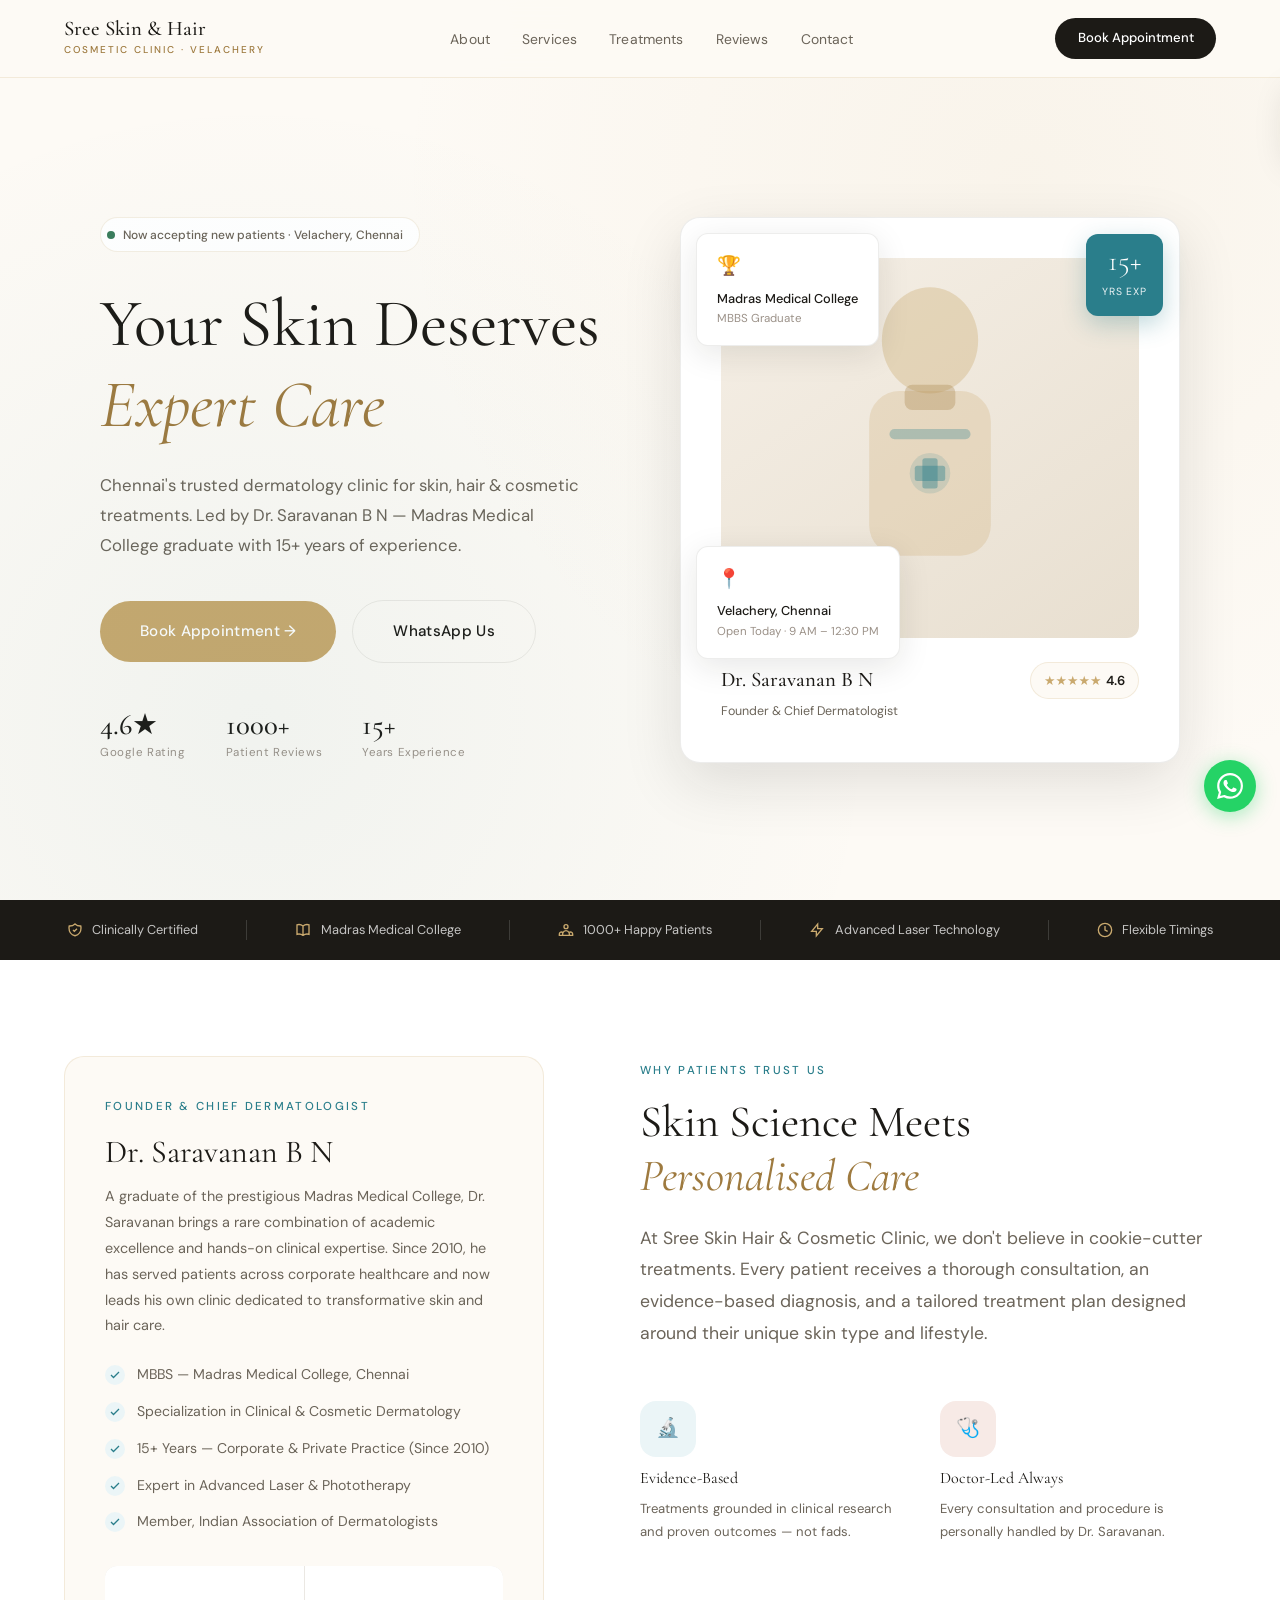
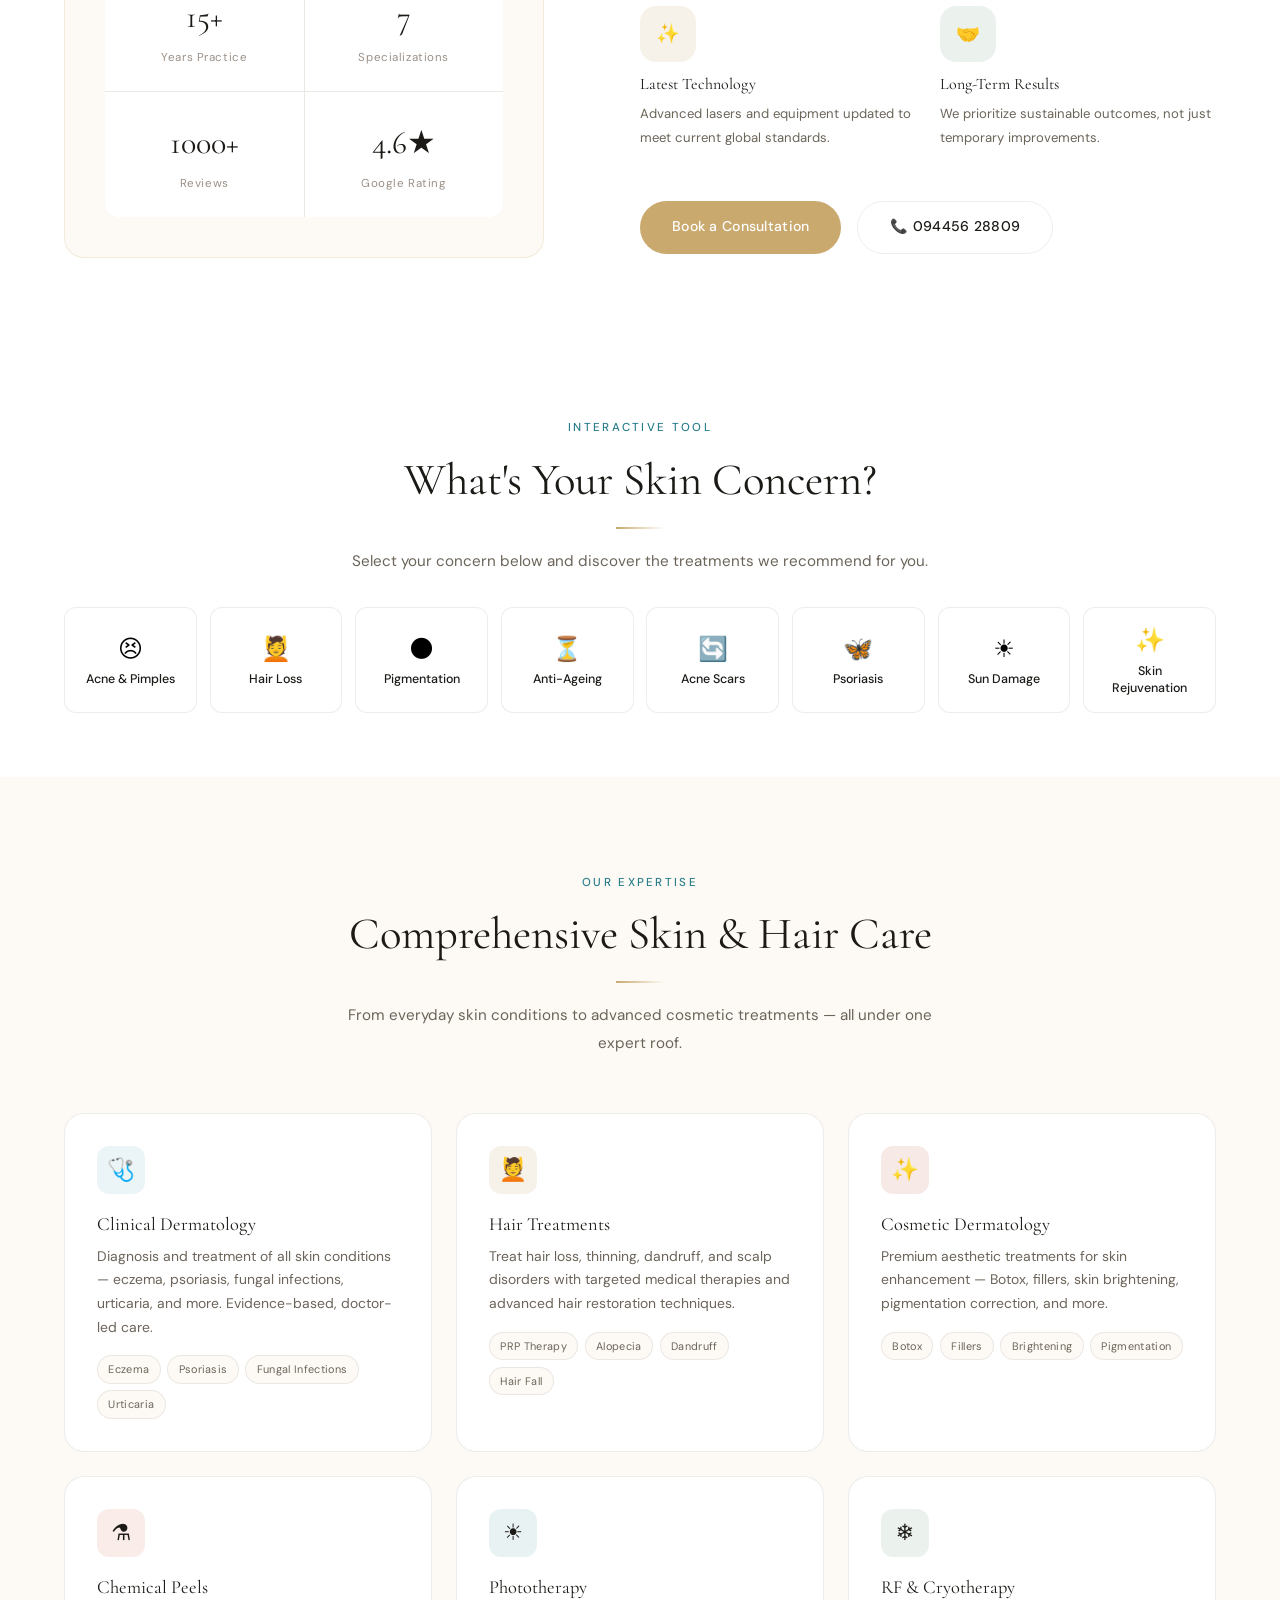
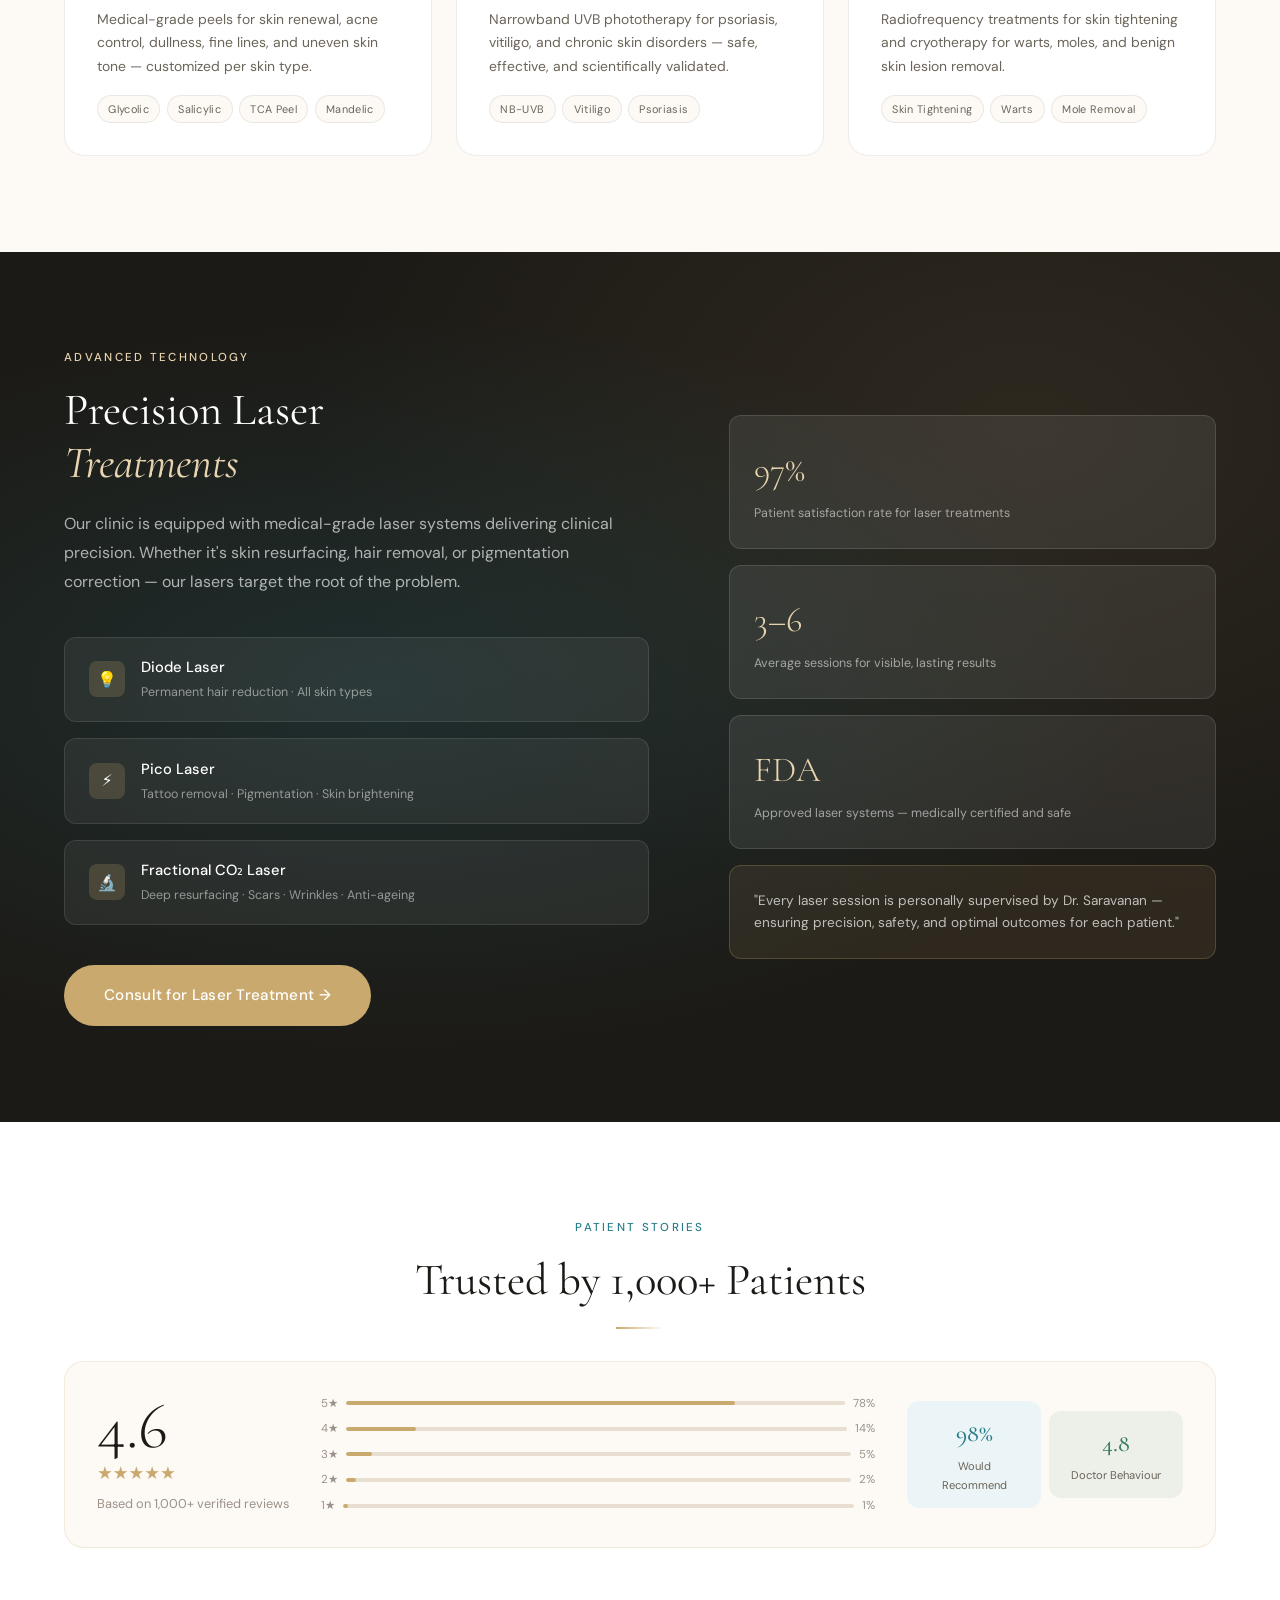
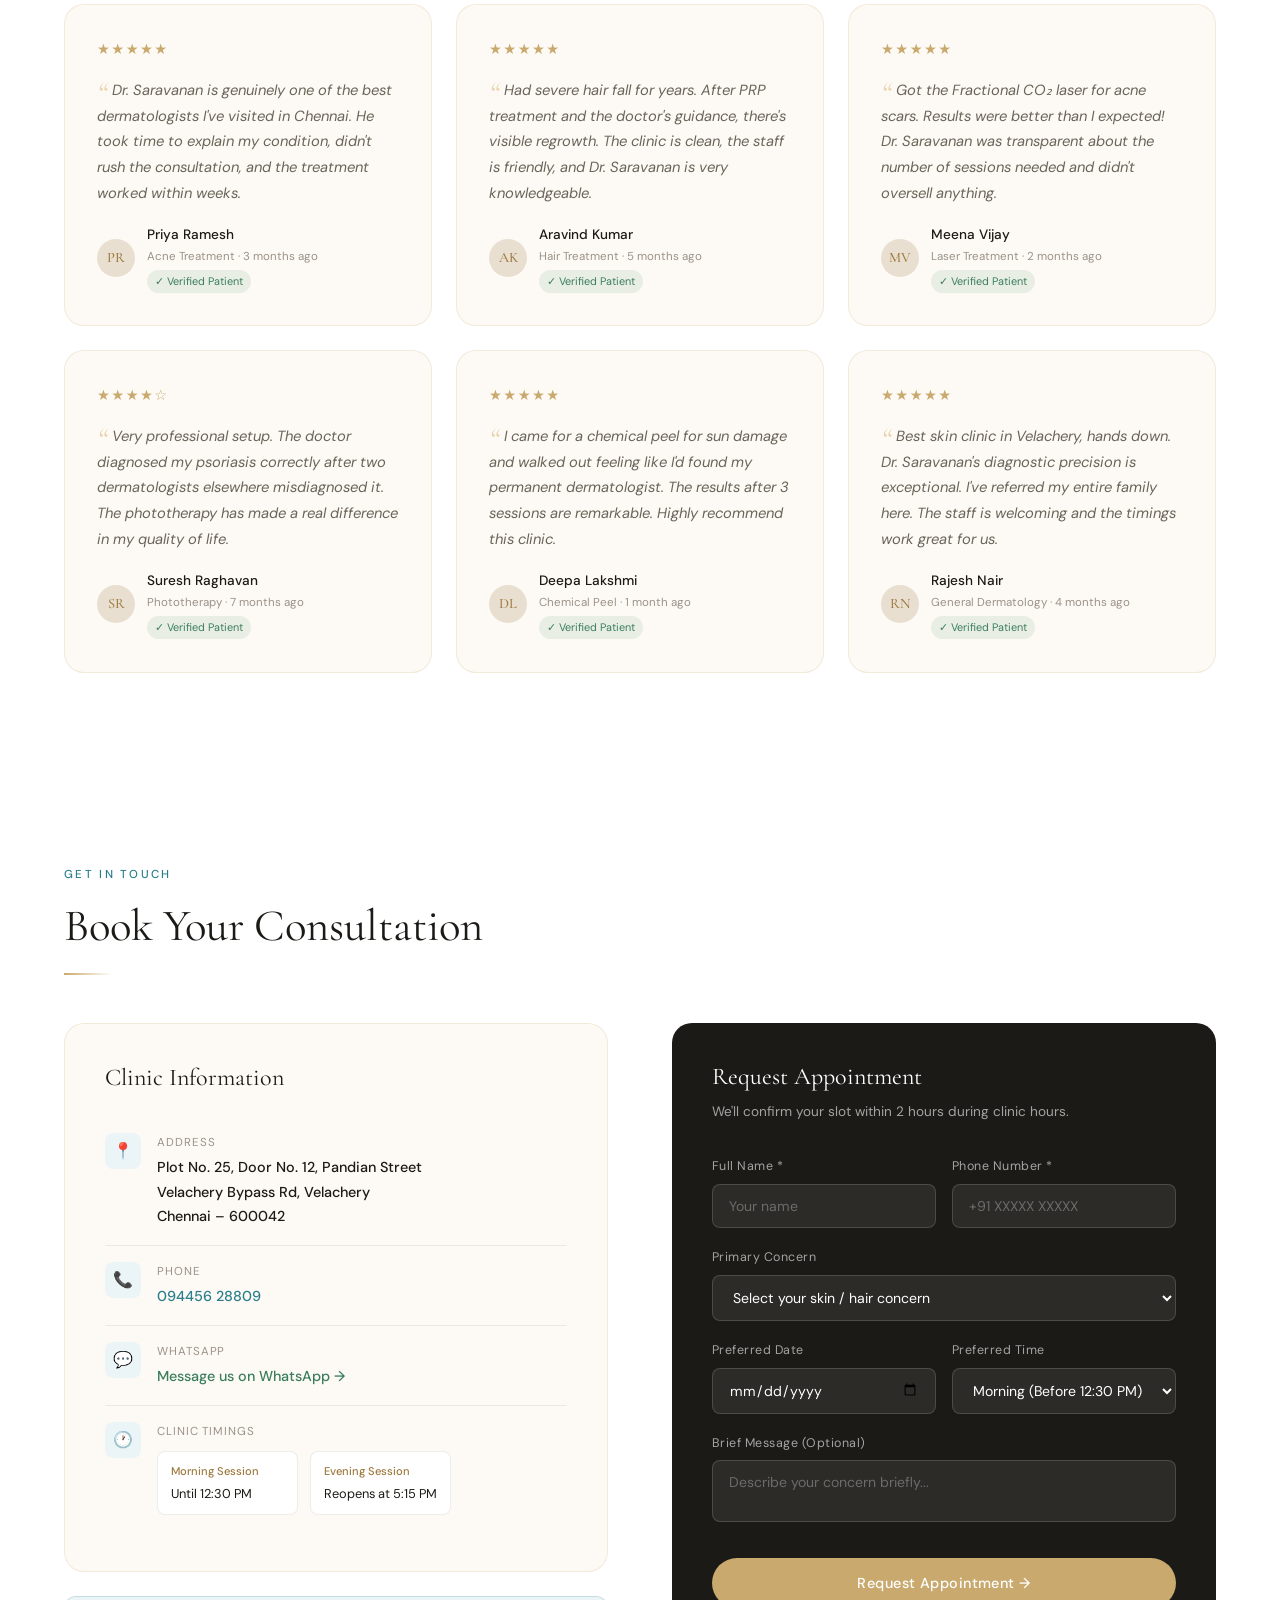
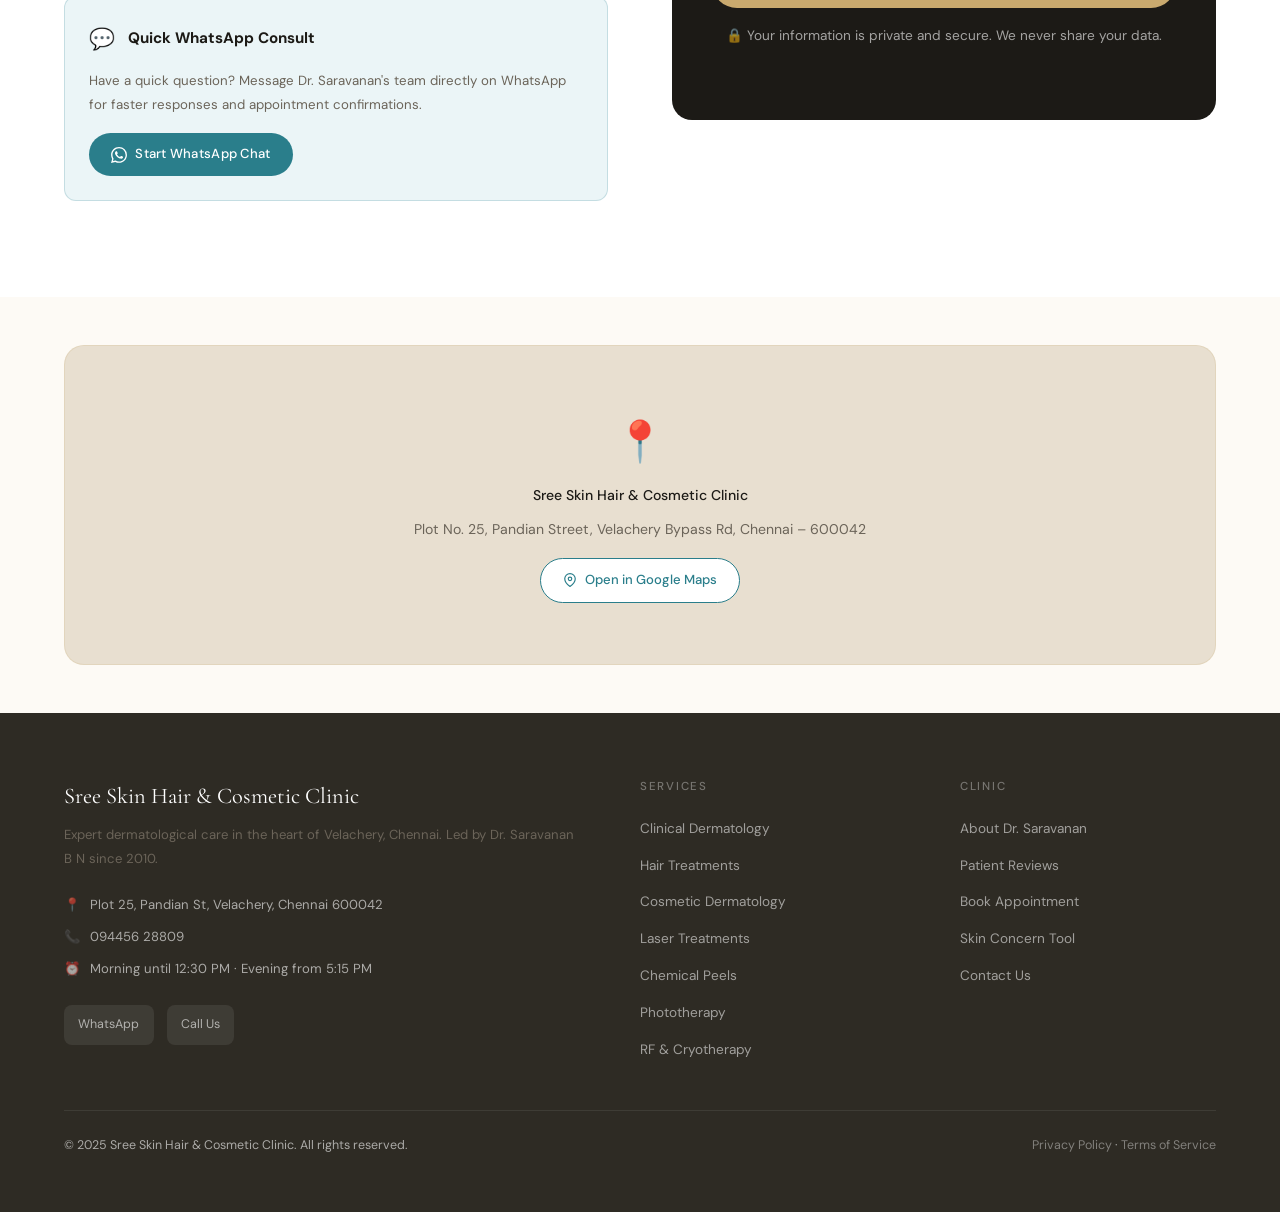
==== commit 780474af: "Remove doctor photo, revert to SVG silhouette placeholder" ====
--- a/sree_skin_clinic.html
+++ b/sree_skin_clinic.html
@@ -583,8 +583,8 @@
             <span class="txt">YRS EXP</span>
           </div>
           <div class="doctor-avatar-placeholder">
-            <img src="doctor-photo.jpg" class="doctor-silhouette" alt="Portrait of Dr. Saravanan B N" onerror="this.closest('.doctor-avatar-placeholder').classList.add('fallback-active')">
-            <svg viewBox="0 0 200 300" class="doctor-silhouette-fallback" fill="none" xmlns="http://www.w3.org/2000/svg" aria-hidden="true">
+            <!-- Decorative medical cross pattern -->
+            <svg viewBox="0 0 200 300" class="doctor-silhouette" fill="none" xmlns="http://www.w3.org/2000/svg">
               <ellipse cx="100" cy="65" rx="38" ry="42" fill="#C9A96E" opacity="0.35"/>
               <rect x="52" y="105" width="96" height="130" rx="24" fill="#C9A96E" opacity="0.25"/>
               <rect x="80" y="100" width="40" height="20" rx="6" fill="#9E7A3F" opacity="0.3"/>
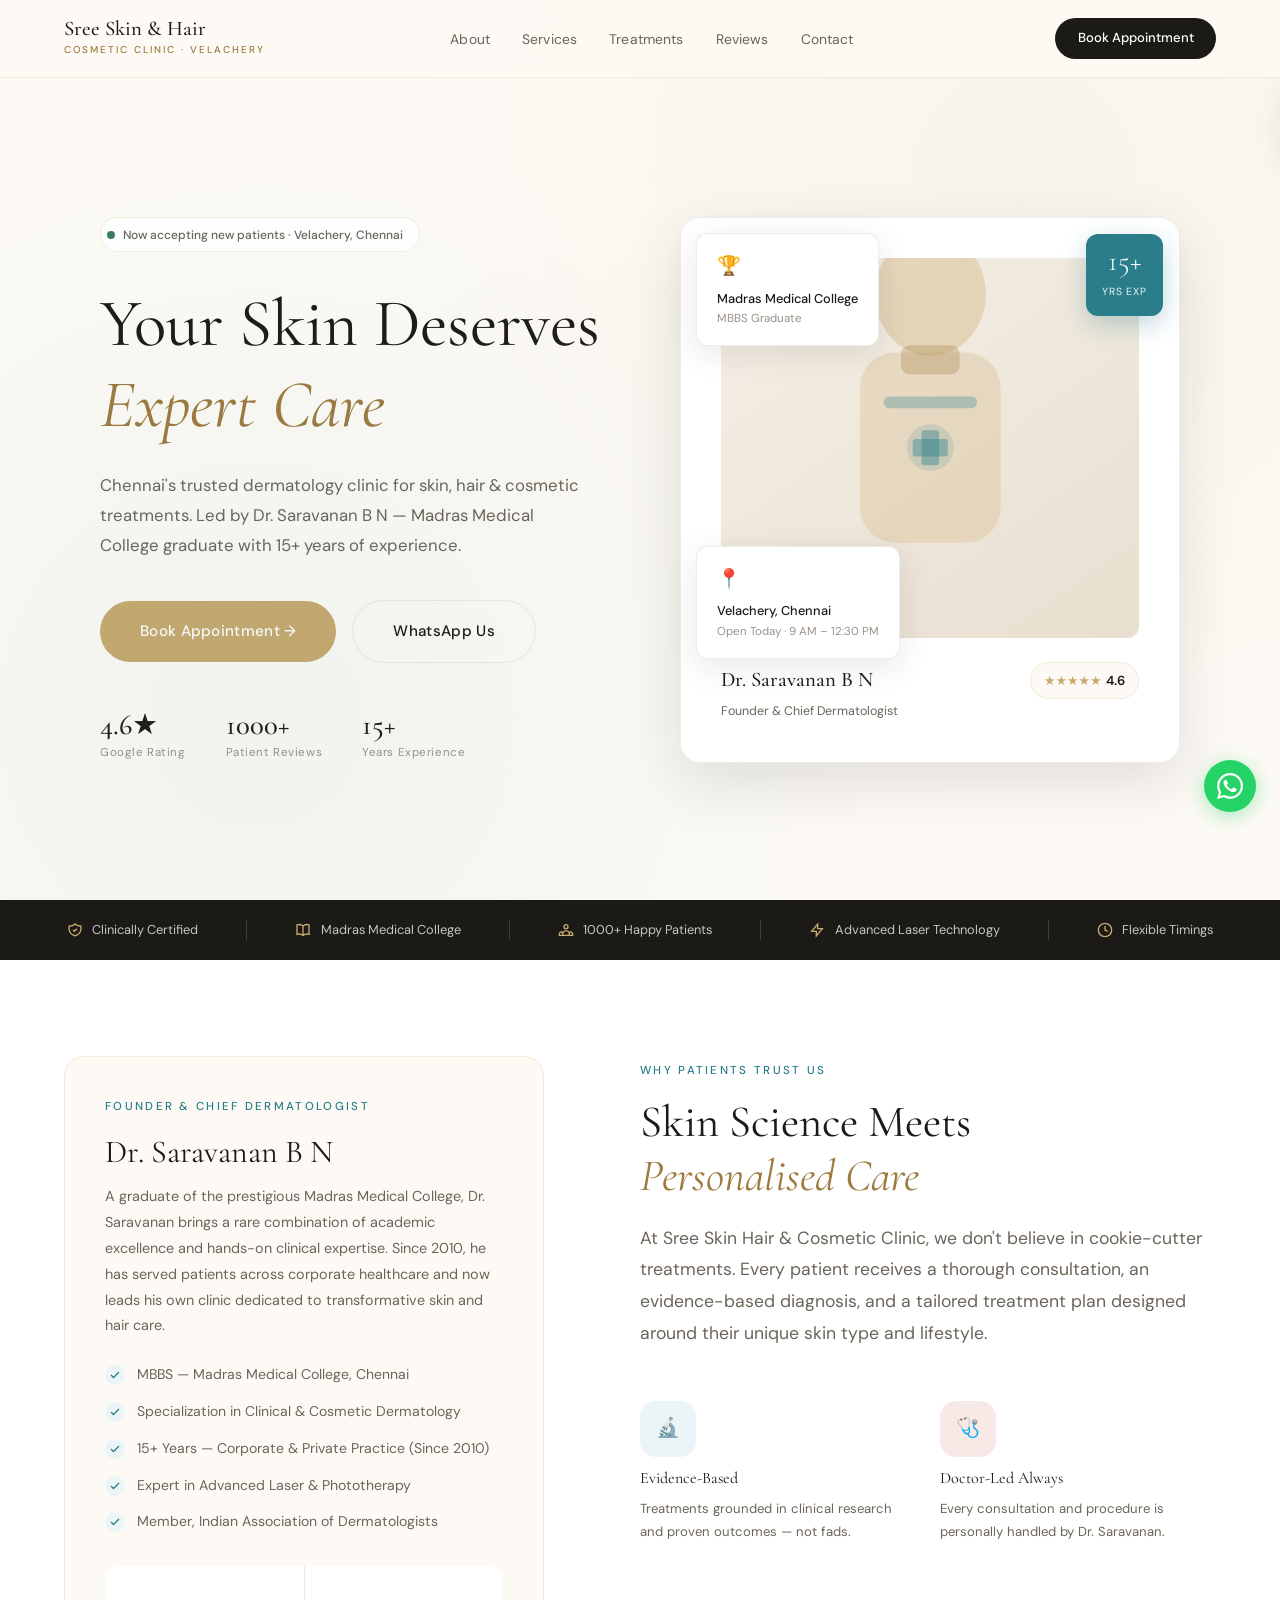
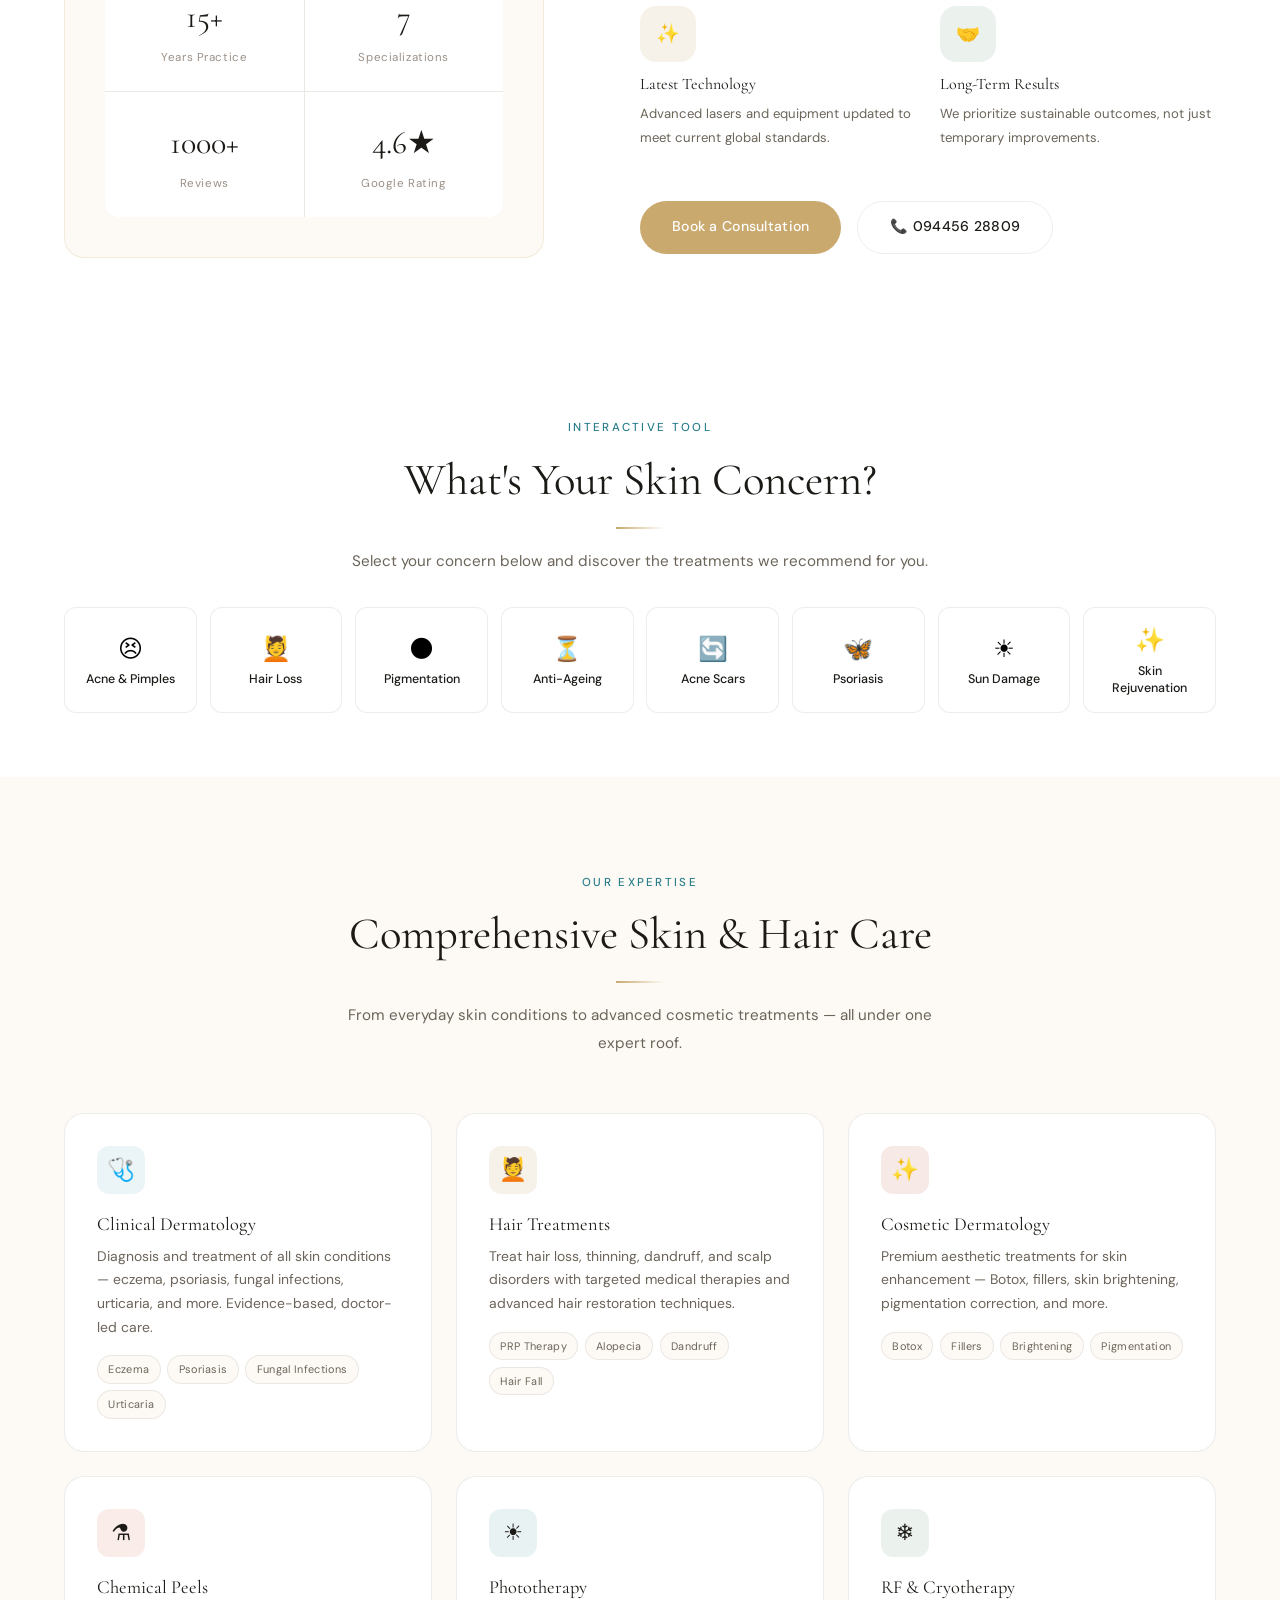
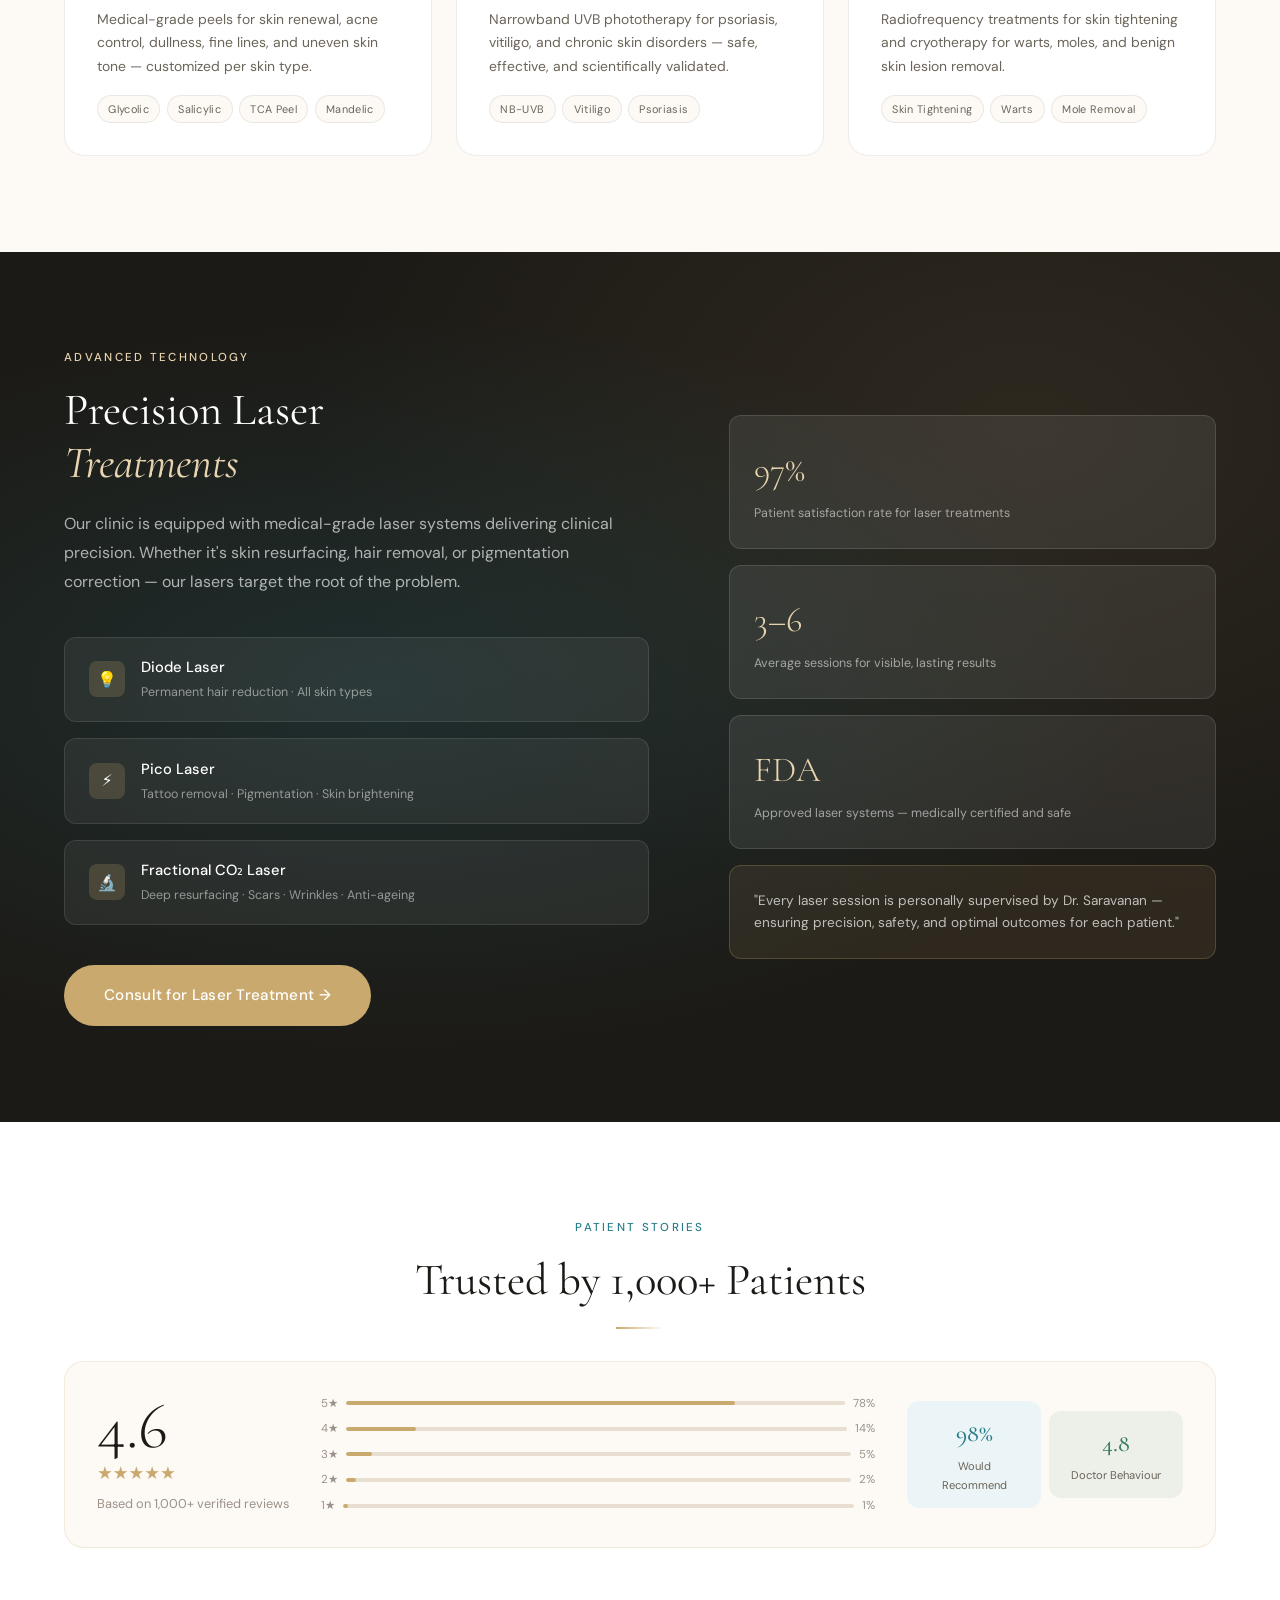
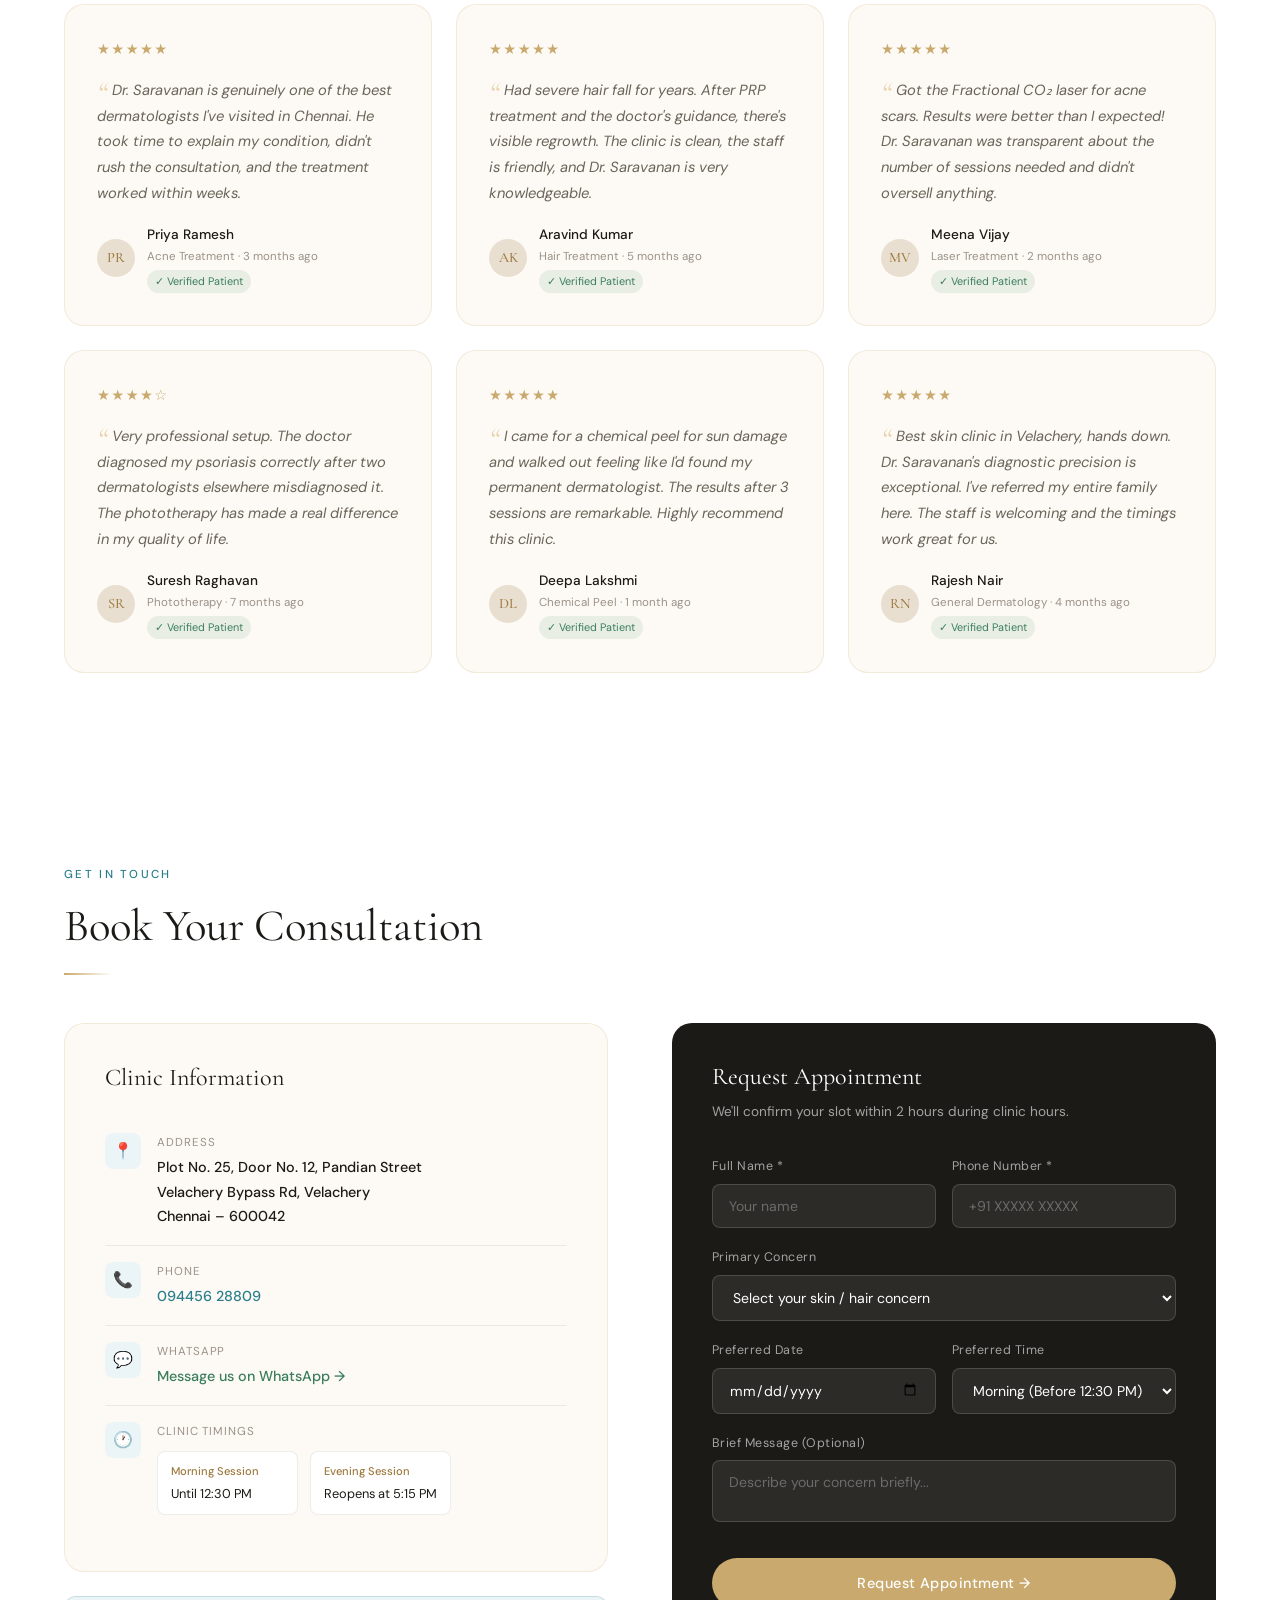
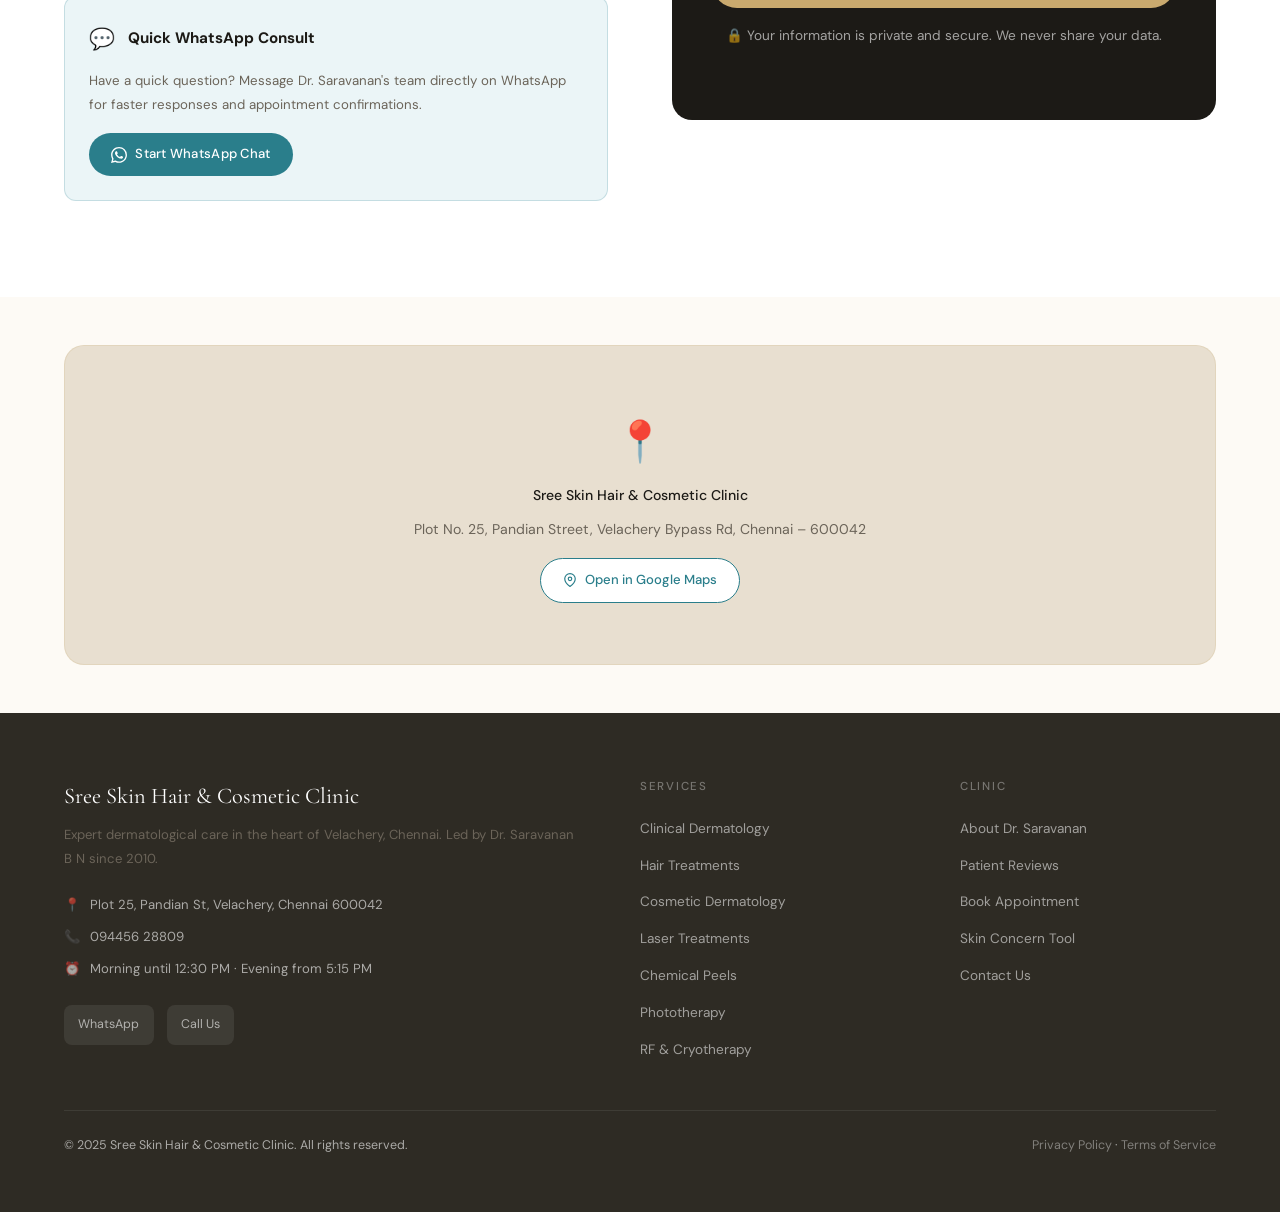
==== commit c31bcf87: "Restore doctor photo placeholder with fallback silhouette" ====
--- a/sree_skin_clinic.html
+++ b/sree_skin_clinic.html
@@ -583,8 +583,8 @@
             <span class="txt">YRS EXP</span>
           </div>
           <div class="doctor-avatar-placeholder">
-            <!-- Decorative medical cross pattern -->
-            <svg viewBox="0 0 200 300" class="doctor-silhouette" fill="none" xmlns="http://www.w3.org/2000/svg">
+            <img src="doctor-photo.jpg" class="doctor-silhouette" alt="Portrait of Dr. Saravanan B N" onerror="this.closest('.doctor-avatar-placeholder').classList.add('fallback-active')">
+            <svg viewBox="0 0 200 300" class="doctor-silhouette-fallback" fill="none" xmlns="http://www.w3.org/2000/svg" aria-hidden="true">
               <ellipse cx="100" cy="65" rx="38" ry="42" fill="#C9A96E" opacity="0.35"/>
               <rect x="52" y="105" width="96" height="130" rx="24" fill="#C9A96E" opacity="0.25"/>
               <rect x="80" y="100" width="40" height="20" rx="6" fill="#9E7A3F" opacity="0.3"/>
